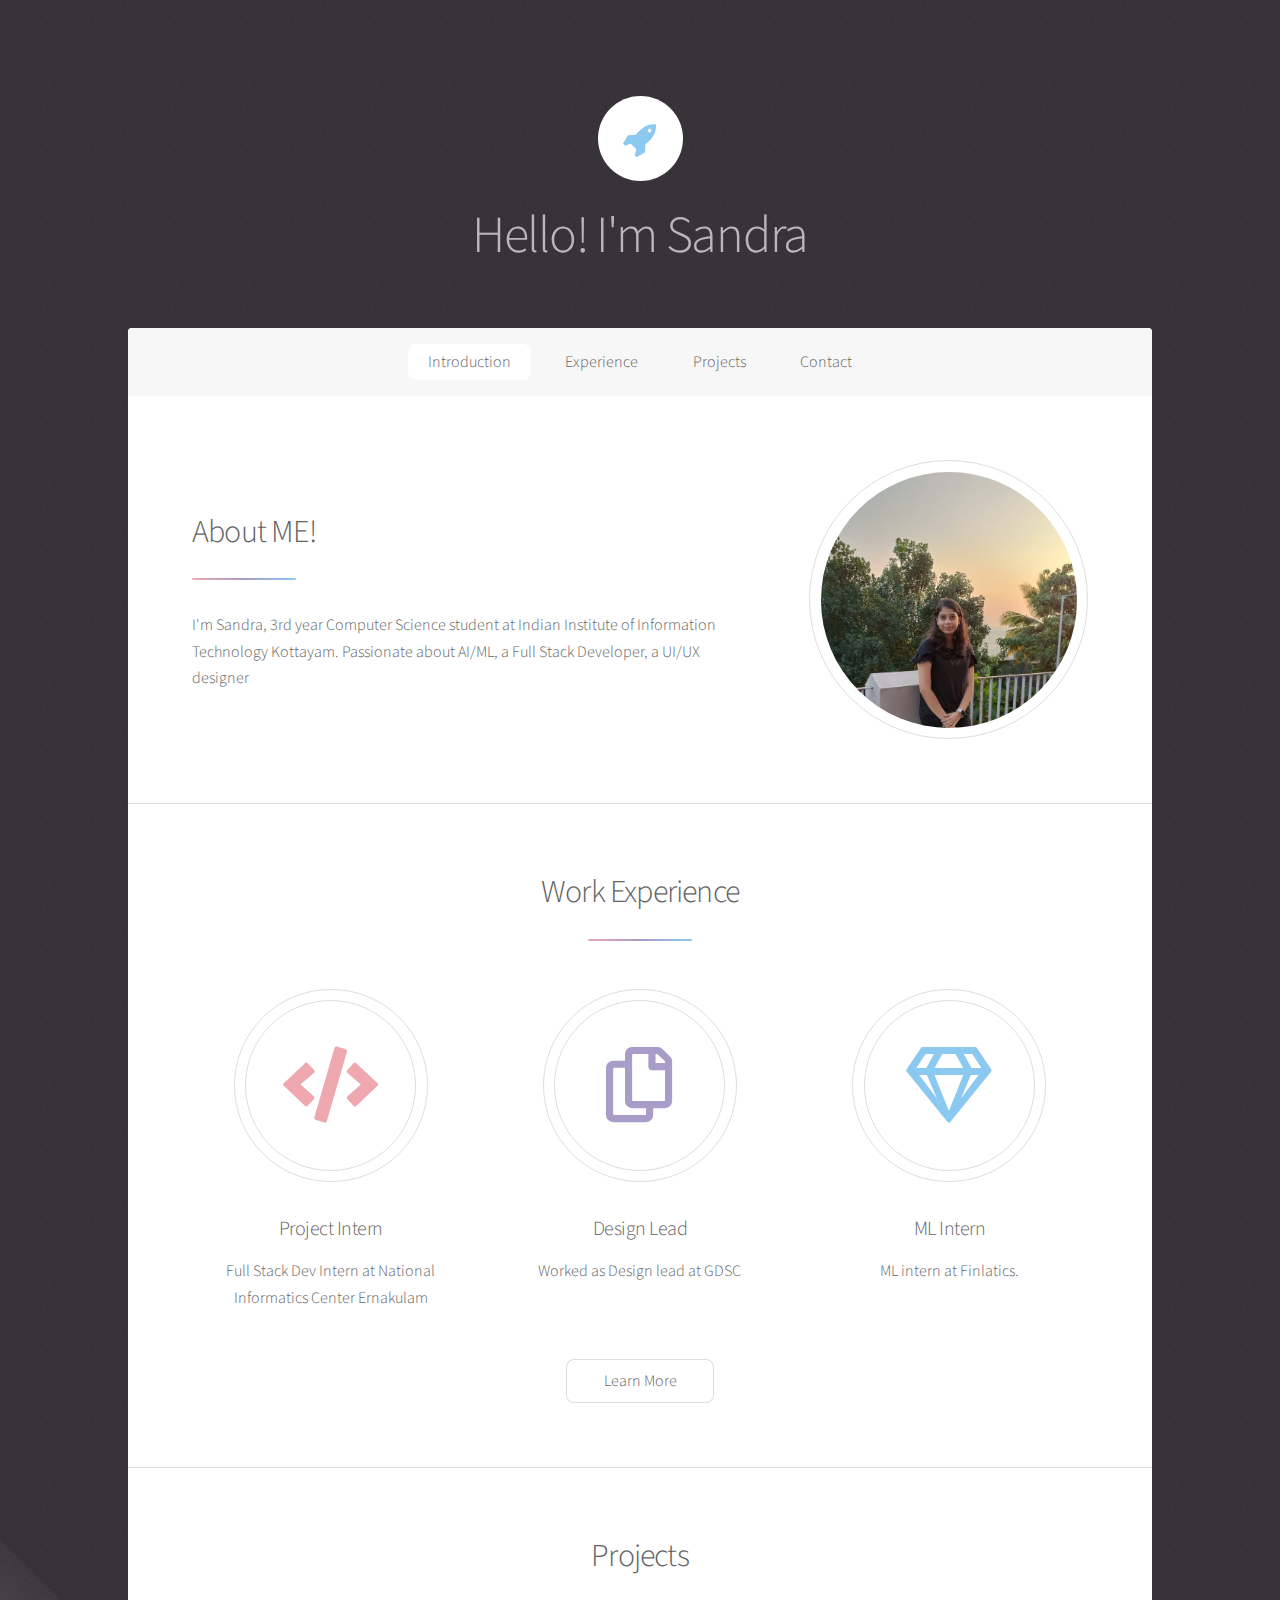
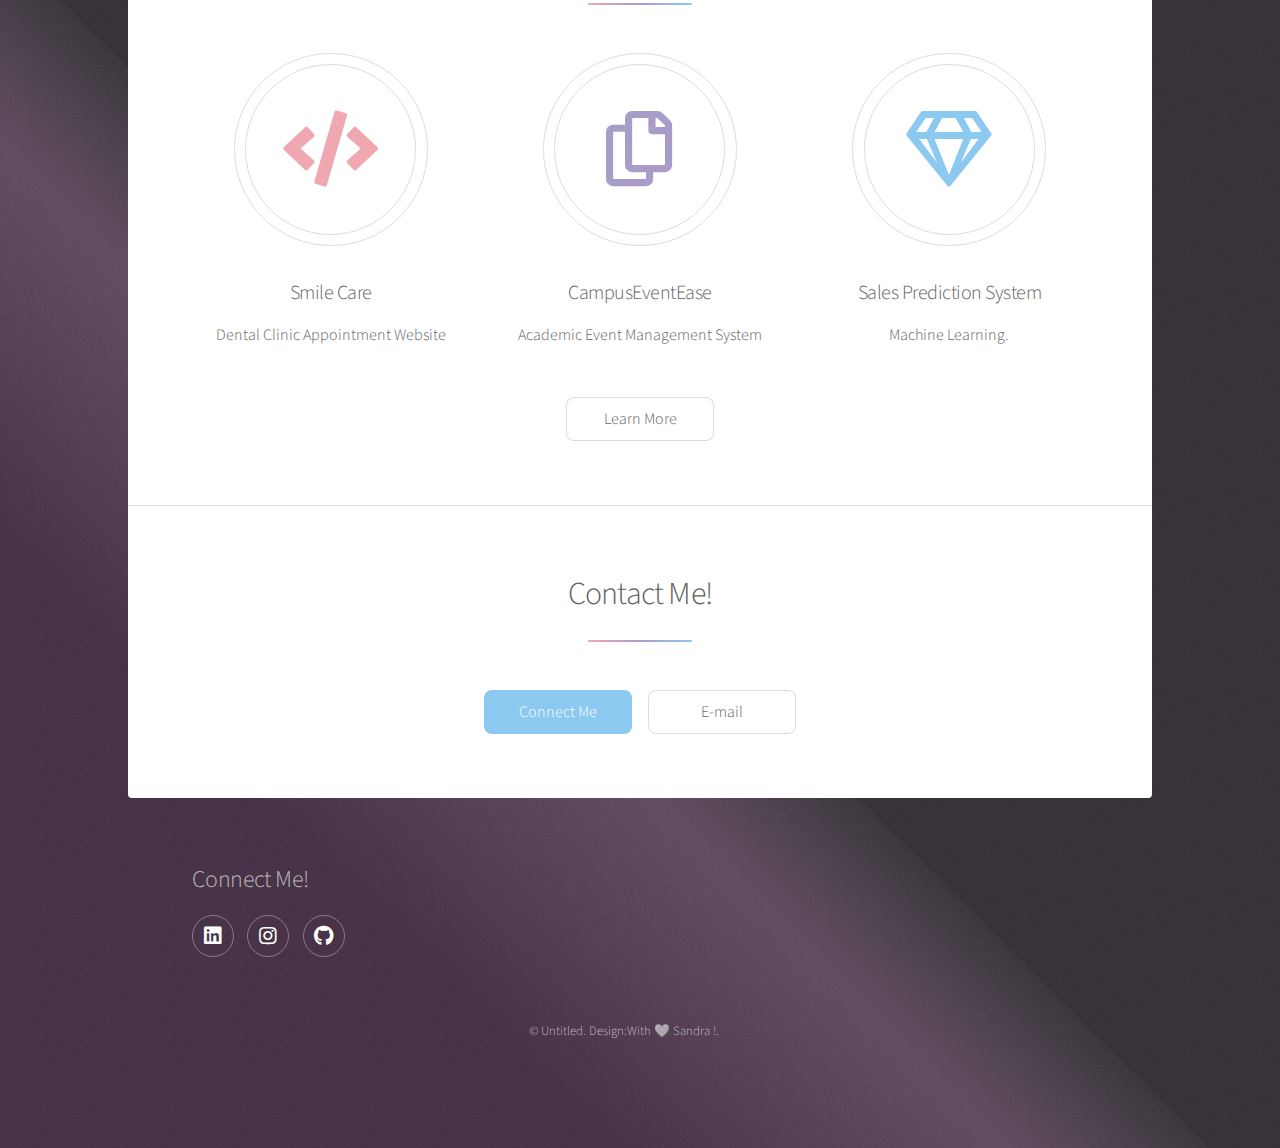
==== index.html @ 38854089 "added first" ====
<!DOCTYPE HTML>
<html>
	<head>
		<title>Personal Website</title>
		<meta charset="utf-8" />
		<meta name="viewport" content="width=device-width, initial-scale=1, user-scalable=no" />
		<link rel="stylesheet" href="assets/css/main.css" />
		<noscript><link rel="stylesheet" href="assets/css/noscript.css" /></noscript>
	</head>
	<body class="is-preload">

		<!-- Wrapper -->
			<div id="wrapper">

				<!-- Header -->
					<header id="header" class="alt">
						<span class="logo"><img src="images/logo.svg" alt="" /></span>
						<h1>Hello! I'm Sandra</h1>
						
					</header>

				<!-- Nav -->
					<nav id="nav">
						<ul>
							<li><a href="#About" class="active">Introduction</a></li>
							<li><a href="#Experience">Experience</a></li>
							<li><a href="#Projects">Projects</a></li>
							<li><a href="#Contact">Contact</a></li>
						</ul>
					</nav>

				<!-- Main -->
					<div id="main">

						<!-- Introduction -->
							<section id="About" class="main">
								<div class="spotlight">
									<div class="content">
										<header class="major">
											<h2>About ME!</h2>
										</header>
										<p>I'm Sandra, 3rd year Computer Science student at Indian Institute of 
											Information Technology Kottayam. Passionate about AI/ML, a Full Stack Developer, 
											a UI/UX designer </p>
										
									</div>
									<span class="image"><img src="images/pic01.jpg" alt="" /></span>
								</div>
							</section>

						<!-- First Section -->
							<section id="Experience" class="main special">
								<header class="major">
									<h2>Work Experience</h2>
								</header>
								<ul class="features">
									<li>
										<span class="icon solid major style1 fa-code"></span>

										<h3>Project Intern </h3>
										<p>Full Stack Dev Intern at National Informatics Center Ernakulam</p>
									</li>
									<li>
										<span class="icon major style3 fa-copy"></span>
										<h3>Design Lead</h3>
										<p>Worked as Design lead at GDSC</p>
									</li>
									<li>
										<span class="icon major style5 fa-gem"></span>
										<h3>ML Intern</h3>
										<p>ML intern at Finlatics.</p>
									</li>
								</ul>
								<footer class="major">
									<ul class="actions special">
										<li><a href="generic.html" class="button">Learn More</a></li>
									</ul>
								</footer>
							</section>

						<!-- Second Section -->
						<section id="Projects" class="main special">
							<header class="major">
								<h2>Projects</h2>
							</header>
							<ul class="features">
								<li>
									<span class="icon solid major style1 fa-code"></span>

									<h3>Smile Care </h3>
									<p>Dental Clinic Appointment Website</p>
								</li>
								<li>
									<span class="icon major style3 fa-copy"></span>
									<h3>CampusEventEase</h3>
									<p>Academic Event Management System</p>
								</li>
								<li>
									<span class="icon major style5 fa-gem"></span>
									<h3>Sales Prediction System</h3>
									<p>Machine Learning.</p>
								</li>
							</ul>
							<footer class="major">
								<ul class="actions special">
									<li><a href="proj.html" class="button">Learn More</a></li>
								</ul>
							</footer>
						</section>

							

						<!-- Get Started -->
							<section id="Contact" class="main special">
								<header class="major">
									<h2>Contact Me!</h2>
								
								</header>
								<footer class="major">
									<ul class="actions special">
										<li><a href="https://www.linkedin.com/in/sandra-sabu-02462924a/" class="button primary">Connect Me</a></li>
										<li><a href="mailto:sandrasabu.prl20@gmail.com" class="button">E-mail</a></li>
									</ul>
								</footer>
							</section>

					</div>

				<!-- Footer -->
					<footer id="footer">
						
						<section>
							<h2>Connect Me!</h2>
							
							<ul class="icons">
								<li><a href="https://www.linkedin.com/in/sandra-sabu-02462924a/" class="icon brands fa-linkedin alt"><span class="label">Linkedin</span></a></li>
								<li><a href="#" class="icon brands fa-instagram alt"><span class="label">Instagram</span></a></li>
								<li><a href="#" class="icon brands fa-github alt"><span class="label">GitHub</span></a></li>
								
							</ul>
						</section>
						<p class="copyright">&copy; Untitled. Design:With 🤍 Sandra !</a>.</p>
					</footer>

			</div>

		<!-- Scripts -->
			<script src="assets/js/jquery.min.js"></script>
			<script src="assets/js/jquery.scrollex.min.js"></script>
			<script src="assets/js/jquery.scrolly.min.js"></script>
			<script src="assets/js/browser.min.js"></script>
			<script src="assets/js/breakpoints.min.js"></script>
			<script src="assets/js/util.js"></script>
			<script src="assets/js/main.js"></script>

	</body>
</html>
---- assets/css/main.css ----
@import url(fontawesome-all.min.css);
@import 'https://fonts.googleapis.com/css?family=Source+Sans+Pro:300,400';


html, body, div, span, applet, object,
iframe, h1, h2, h3, h4, h5, h6, p, blockquote,
pre, a, abbr, acronym, address, big, cite,
code, del, dfn, em, img, ins, kbd, q, s, samp,
small, strike, strong, sub, sup, tt, var, b,
u, i, center, dl, dt, dd, ol, ul, li, fieldset,
form, label, legend, table, caption, tbody,
tfoot, thead, tr, th, td, article, aside,
canvas, details, embed, figure, figcaption,
footer, header, hgroup, menu, nav, output, ruby,
section, summary, time, mark, audio, video {
	margin: 0;
	padding: 0;
	border: 0;
	font-size: 100%;
	font: inherit;
	vertical-align: baseline;}

article, aside, details, figcaption, figure,
footer, header, hgroup, menu, nav, section {
	display: block;}

body {
	line-height: 1;
}

ol, ul {
	list-style: none;
}

blockquote, q {
	quotes: none;
}

	blockquote:before, blockquote:after, q:before, q:after {
		content: '';
		content: none;
	}

table {
	border-collapse: collapse;
	border-spacing: 0;
}

body {
	-webkit-text-size-adjust: none;
}

mark {
	background-color: transparent;
	color: inherit;
}

input::-moz-focus-inner {
	border: 0;
	padding: 0;
}

input, select, textarea {
	-moz-appearance: none;
	-webkit-appearance: none;
	-ms-appearance: none;
	appearance: none;
}

/* Basic */

	@-ms-viewport {
		width: device-width;
	}

	body {
		-ms-overflow-style: scrollbar;
	}

	@media screen and (max-width: 480px) {

		html, body {
			min-width: 320px;
		}

	}

	html {
		box-sizing: border-box;
	}

	*, *:before, *:after {
		box-sizing: inherit;
	}

	body {
		background-color: #605a5f;
		background-image: url("images/overlay.png"), -moz-linear-gradient(45deg, #452f43 15%, #624b5e 25%,#393539 30%,#352f34 30%);
		background-image: url("images/overlay.png"), -webkit-linear-gradient(45deg, #452f43 15%, #624b5e 25%,#393539 30%,#352f34 30%);
		background-image: url("images/overlay.png"), -ms-linear-gradient(45deg,#452f43 15%, #624b5e 25,#393539 30%,#352f34 30%);
		background-image: url("images/overlay.png"), linear-gradient(45deg, #452f43 15%, #624b5e 25%,#393539 30%,#352f34 30%);
	}

		body.is-preload *, body.is-preload *:before, body.is-preload *:after {
			-moz-animation: none !important;
			-webkit-animation: none !important;
			-ms-animation: none !important;
			animation: none !important;
			-moz-transition: none !important;
			-webkit-transition: none !important;
			-ms-transition: none !important;
			transition: none !important;
		}

/* Type */

	body {
		background-color: #935d8c;
		color: rgba(255, 255, 255, 0.65);
	}

	body, input, select, textarea {
		font-family: "Source Sans Pro", Helvetica, sans-serif;
		font-size: 17pt;
		font-weight: 300;
		line-height: 1.65;
	}

		@media screen and (max-width: 1680px) {

			body, input, select, textarea {
				font-size: 14pt;
			}

		}

		@media screen and (max-width: 1280px) {

			body, input, select, textarea {
				font-size: 12pt;
			}

		}

		@media screen and (max-width: 360px) {

			body, input, select, textarea {
				font-size: 11pt;
			}

		}

	a {
		-moz-transition: color 0.2s ease, border-bottom 0.2s ease;
		-webkit-transition: color 0.2s ease, border-bottom 0.2s ease;
		-ms-transition: color 0.2s ease, border-bottom 0.2s ease;
		transition: color 0.2s ease, border-bottom 0.2s ease;
		text-decoration: none;
		border-bottom: dotted 1px;
		color: inherit;
	}

		a:hover {
			border-bottom-color: transparent;
		}

	strong, b {
		font-weight: 400;
	}

	em, i {
		font-style: italic;
	}

	p {
		margin: 0 0 2em 0;
	}

		p.content {
			-moz-columns: 20em 2;
			-webkit-columns: 20em 2;
			-ms-columns: 20em 2;
			columns: 20em 2;
			-moz-column-gap: 2em;
			-webkit-column-gap: 2em;
			-ms-column-gap: 2em;
			column-gap: 2em;
			text-align: justify;
		}

	h1, h2, h3, h4, h5, h6 {
		font-weight: 300;
		line-height: 1.5;
		margin: 0 0 0.7em 0;
		letter-spacing: -0.025em;
	}

		h1 a, h2 a, h3 a, h4 a, h5 a, h6 a {
			color: inherit;
			text-decoration: none;
		}

	h1 {
		font-size: 2.5em;
		line-height: 1.2;
	}

	h2 {
		font-size: 1.5em;
	}

	h3 {
		font-size: 1.25em;
	}

	h4 {
		font-size: 1.1em;
	}

	h5 {
		font-size: 0.9em;
	}

	h6 {
		font-size: 0.7em;
	}

	@media screen and (max-width: 736px) {

		h1 {
			font-size: 2em;
		}

	}

	sub {
		font-size: 0.8em;
		position: relative;
		top: 0.5em;
	}

	sup {
		font-size: 0.8em;
		position: relative;
		top: -0.5em;
	}

	blockquote {
		border-left: solid 4px;
		font-style: italic;
		margin: 0 0 2em 0;
		padding: 0.5em 0 0.5em 2em;
	}

	code {
		border-radius: 8px;
		border: solid 1px;
		font-family: "Courier New", monospace;
		font-size: 0.9em;
		margin: 0 0.25em;
		padding: 0.25em 0.65em;
	}

	pre {
		-webkit-overflow-scrolling: touch;
		font-family: "Courier New", monospace;
		font-size: 0.9em;
		margin: 0 0 2em 0;
	}

		pre code {
			display: block;
			line-height: 1.75;
			padding: 1em 1.5em;
			overflow-x: auto;
		}

	hr {
		border: 0;
		border-bottom: solid 1px;
		margin: 2em 0;
	}

		hr.major {
			margin: 3em 0;
		}

	.align-left {
		text-align: left;
	}

	.align-center {
		text-align: center;
	}

	.align-right {
		text-align: right;
	}

	input, select, textarea {
		color: #ddd0d0;
	}

	a:hover {
		color: #ffffff;
	}

	strong, b {
		color: #ffffff;
	}
	h1 {
		color: (#c470c44a,#7d72c34a,#c6e47b4a,);
	}
	 h2, h3, h4, h5, h6 {
		color: (#fcfcfc);
	}

	blockquote {
		border-left-color: rgba(255, 255, 255, 0.35);
	}

	code {
		background: rgba(255, 255, 255, 0.075);
		border-color: rgba(255, 255, 255, 0.35);
	}

	hr {
		border-bottom-color: rgba(255, 255, 255, 0.35);
	}

/* Row */

	.row {
		display: flex;
		flex-wrap: wrap;
		box-sizing: border-box;
		align-items: stretch;
	}

		.row > * {
			box-sizing: border-box;
		}

		.row.gtr-uniform > * > :last-child {
			margin-bottom: 0;
		}

		.row.aln-left {
			justify-content: flex-start;
		}

		.row.aln-center {
			justify-content: center;
		}

		.row.aln-right {
			justify-content: flex-end;
		}

		.row.aln-top {
			align-items: flex-start;
		}

		.row.aln-middle {
			align-items: center;
		}

		.row.aln-bottom {
			align-items: flex-end;
		}

		.row > .imp {
			order: -1;
		}

		.row > .col-1 {
			width: 8.33333%;
		}

		.row > .off-1 {
			margin-left: 8.33333%;
		}

		.row > .col-2 {
			width: 16.66667%;
		}

		.row > .off-2 {
			margin-left: 16.66667%;
		}

		.row > .col-3 {
			width: 25%;
		}

		.row > .off-3 {
			margin-left: 25%;
		}

		.row > .col-4 {
			width: 33.33333%;
		}

		.row > .off-4 {
			margin-left: 33.33333%;
		}

		.row > .col-5 {
			width: 41.66667%;
		}

		.row > .off-5 {
			margin-left: 41.66667%;
		}

		.row > .col-6 {
			width: 50%;
		}

		.row > .off-6 {
			margin-left: 50%;
		}

		.row > .col-7 {
			width: 58.33333%;
		}

		.row > .off-7 {
			margin-left: 58.33333%;
		}

		.row > .col-8 {
			width: 66.66667%;
		}

		.row > .off-8 {
			margin-left: 66.66667%;
		}

		.row > .col-9 {
			width: 75%;
		}

		.row > .off-9 {
			margin-left: 75%;
		}

		.row > .col-10 {
			width: 83.33333%;
		}

		.row > .off-10 {
			margin-left: 83.33333%;
		}

		.row > .col-11 {
			width: 91.66667%;
		}

		.row > .off-11 {
			margin-left: 91.66667%;
		}

		.row > .col-12 {
			width: 100%;
		}

		.row > .off-12 {
			margin-left: 100%;
		}

		.row.gtr-0 {
			margin-top: 0;
			margin-left: 0em;
		}

			.row.gtr-0 > * {
				padding: 0 0 0 0em;
			}

			.row.gtr-0.gtr-uniform {
				margin-top: 0em;
			}

				.row.gtr-0.gtr-uniform > * {
					padding-top: 0em;
				}

		.row.gtr-25 {
			margin-top: 0;
			margin-left: -0.375em;
		}

			.row.gtr-25 > * {
				padding: 0 0 0 0.375em;
			}

			.row.gtr-25.gtr-uniform {
				margin-top: -0.375em;
			}

				.row.gtr-25.gtr-uniform > * {
					padding-top: 0.375em;
				}

		.row.gtr-50 {
			margin-top: 0;
			margin-left: -0.75em;
		}

			.row.gtr-50 > * {
				padding: 0 0 0 0.75em;
			}

			.row.gtr-50.gtr-uniform {
				margin-top: -0.75em;
			}

				.row.gtr-50.gtr-uniform > * {
					padding-top: 0.75em;
				}

		.row {
			margin-top: 0;
			margin-left: -1.5em;
		}

			.row > * {
				padding: 0 0 0 1.5em;
			}

			.row.gtr-uniform {
				margin-top: -1.5em;
			}

				.row.gtr-uniform > * {
					padding-top: 1.5em;
				}

		.row.gtr-150 {
			margin-top: 0;
			margin-left: -2.25em;
		}

			.row.gtr-150 > * {
				padding: 0 0 0 2.25em;
			}

			.row.gtr-150.gtr-uniform {
				margin-top: -2.25em;
			}

				.row.gtr-150.gtr-uniform > * {
					padding-top: 2.25em;
				}

		.row.gtr-200 {
			margin-top: 0;
			margin-left: -3em;
		}

			.row.gtr-200 > * {
				padding: 0 0 0 3em;
			}

			.row.gtr-200.gtr-uniform {
				margin-top: -3em;
			}

				.row.gtr-200.gtr-uniform > * {
					padding-top: 3em;
				}

		@media screen and (max-width: 1680px) {

			.row {
				display: flex;
				flex-wrap: wrap;
				box-sizing: border-box;
				align-items: stretch;
			}

				.row > * {
					box-sizing: border-box;
				}

				.row.gtr-uniform > * > :last-child {
					margin-bottom: 0;
				}

				.row.aln-left {
					justify-content: flex-start;
				}

				.row.aln-center {
					justify-content: center;
				}

				.row.aln-right {
					justify-content: flex-end;
				}

				.row.aln-top {
					align-items: flex-start;
				}

				.row.aln-middle {
					align-items: center;
				}

				.row.aln-bottom {
					align-items: flex-end;
				}

				.row > .imp-xlarge {
					order: -1;
				}

				.row > .col-1-xlarge {
					width: 8.33333%;
				}

				.row > .off-1-xlarge {
					margin-left: 8.33333%;
				}

				.row > .col-2-xlarge {
					width: 16.66667%;
				}

				.row > .off-2-xlarge {
					margin-left: 16.66667%;
				}

				.row > .col-3-xlarge {
					width: 25%;
				}

				.row > .off-3-xlarge {
					margin-left: 25%;
				}

				.row > .col-4-xlarge {
					width: 33.33333%;
				}

				.row > .off-4-xlarge {
					margin-left: 33.33333%;
				}

				.row > .col-5-xlarge {
					width: 41.66667%;
				}

				.row > .off-5-xlarge {
					margin-left: 41.66667%;
				}

				.row > .col-6-xlarge {
					width: 50%;
				}

				.row > .off-6-xlarge {
					margin-left: 50%;
				}

				.row > .col-7-xlarge {
					width: 58.33333%;
				}

				.row > .off-7-xlarge {
					margin-left: 58.33333%;
				}

				.row > .col-8-xlarge {
					width: 66.66667%;
				}

				.row > .off-8-xlarge {
					margin-left: 66.66667%;
				}

				.row > .col-9-xlarge {
					width: 75%;
				}

				.row > .off-9-xlarge {
					margin-left: 75%;
				}

				.row > .col-10-xlarge {
					width: 83.33333%;
				}

				.row > .off-10-xlarge {
					margin-left: 83.33333%;
				}

				.row > .col-11-xlarge {
					width: 91.66667%;
				}

				.row > .off-11-xlarge {
					margin-left: 91.66667%;
				}

				.row > .col-12-xlarge {
					width: 100%;
				}

				.row > .off-12-xlarge {
					margin-left: 100%;
				}

				.row.gtr-0 {
					margin-top: 0;
					margin-left: 0em;
				}

					.row.gtr-0 > * {
						padding: 0 0 0 0em;
					}

					.row.gtr-0.gtr-uniform {
						margin-top: 0em;
					}

						.row.gtr-0.gtr-uniform > * {
							padding-top: 0em;
						}

				.row.gtr-25 {
					margin-top: 0;
					margin-left: -0.375em;
				}

					.row.gtr-25 > * {
						padding: 0 0 0 0.375em;
					}

					.row.gtr-25.gtr-uniform {
						margin-top: -0.375em;
					}

						.row.gtr-25.gtr-uniform > * {
							padding-top: 0.375em;
						}

				.row.gtr-50 {
					margin-top: 0;
					margin-left: -0.75em;
				}

					.row.gtr-50 > * {
						padding: 0 0 0 0.75em;
					}

					.row.gtr-50.gtr-uniform {
						margin-top: -0.75em;
					}

						.row.gtr-50.gtr-uniform > * {
							padding-top: 0.75em;
						}

				.row {
					margin-top: 0;
					margin-left: -1.5em;
				}

					.row > * {
						padding: 0 0 0 1.5em;
					}

					.row.gtr-uniform {
						margin-top: -1.5em;
					}

						.row.gtr-uniform > * {
							padding-top: 1.5em;
						}

				.row.gtr-150 {
					margin-top: 0;
					margin-left: -2.25em;
				}

					.row.gtr-150 > * {
						padding: 0 0 0 2.25em;
					}

					.row.gtr-150.gtr-uniform {
						margin-top: -2.25em;
					}

						.row.gtr-150.gtr-uniform > * {
							padding-top: 2.25em;
						}

				.row.gtr-200 {
					margin-top: 0;
					margin-left: -3em;
				}

					.row.gtr-200 > * {
						padding: 0 0 0 3em;
					}

					.row.gtr-200.gtr-uniform {
						margin-top: -3em;
					}

						.row.gtr-200.gtr-uniform > * {
							padding-top: 3em;
						}

		}

		@media screen and (max-width: 1280px) {

			.row {
				display: flex;
				flex-wrap: wrap;
				box-sizing: border-box;
				align-items: stretch;
			}

				.row > * {
					box-sizing: border-box;
				}

				.row.gtr-uniform > * > :last-child {
					margin-bottom: 0;
				}

				.row.aln-left {
					justify-content: flex-start;
				}

				.row.aln-center {
					justify-content: center;
				}

				.row.aln-right {
					justify-content: flex-end;
				}

				.row.aln-top {
					align-items: flex-start;
				}

				.row.aln-middle {
					align-items: center;
				}

				.row.aln-bottom {
					align-items: flex-end;
				}

				.row > .imp-large {
					order: -1;
				}

				.row > .col-1-large {
					width: 8.33333%;
				}

				.row > .off-1-large {
					margin-left: 8.33333%;
				}

				.row > .col-2-large {
					width: 16.66667%;
				}

				.row > .off-2-large {
					margin-left: 16.66667%;
				}

				.row > .col-3-large {
					width: 25%;
				}

				.row > .off-3-large {
					margin-left: 25%;
				}

				.row > .col-4-large {
					width: 33.33333%;
				}

				.row > .off-4-large {
					margin-left: 33.33333%;
				}

				.row > .col-5-large {
					width: 41.66667%;
				}

				.row > .off-5-large {
					margin-left: 41.66667%;
				}

				.row > .col-6-large {
					width: 50%;
				}

				.row > .off-6-large {
					margin-left: 50%;
				}

				.row > .col-7-large {
					width: 58.33333%;
				}

				.row > .off-7-large {
					margin-left: 58.33333%;
				}

				.row > .col-8-large {
					width: 66.66667%;
				}

				.row > .off-8-large {
					margin-left: 66.66667%;
				}

				.row > .col-9-large {
					width: 75%;
				}

				.row > .off-9-large {
					margin-left: 75%;
				}

				.row > .col-10-large {
					width: 83.33333%;
				}

				.row > .off-10-large {
					margin-left: 83.33333%;
				}

				.row > .col-11-large {
					width: 91.66667%;
				}

				.row > .off-11-large {
					margin-left: 91.66667%;
				}

				.row > .col-12-large {
					width: 100%;
				}

				.row > .off-12-large {
					margin-left: 100%;
				}

				.row.gtr-0 {
					margin-top: 0;
					margin-left: 0em;
				}

					.row.gtr-0 > * {
						padding: 0 0 0 0em;
					}

					.row.gtr-0.gtr-uniform {
						margin-top: 0em;
					}

						.row.gtr-0.gtr-uniform > * {
							padding-top: 0em;
						}

				.row.gtr-25 {
					margin-top: 0;
					margin-left: -0.375em;
				}

					.row.gtr-25 > * {
						padding: 0 0 0 0.375em;
					}

					.row.gtr-25.gtr-uniform {
						margin-top: -0.375em;
					}

						.row.gtr-25.gtr-uniform > * {
							padding-top: 0.375em;
						}

				.row.gtr-50 {
					margin-top: 0;
					margin-left: -0.75em;
				}

					.row.gtr-50 > * {
						padding: 0 0 0 0.75em;
					}

					.row.gtr-50.gtr-uniform {
						margin-top: -0.75em;
					}

						.row.gtr-50.gtr-uniform > * {
							padding-top: 0.75em;
						}

				.row {
					margin-top: 0;
					margin-left: -1.5em;
				}

					.row > * {
						padding: 0 0 0 1.5em;
					}

					.row.gtr-uniform {
						margin-top: -1.5em;
					}

						.row.gtr-uniform > * {
							padding-top: 1.5em;
						}

				.row.gtr-150 {
					margin-top: 0;
					margin-left: -2.25em;
				}

					.row.gtr-150 > * {
						padding: 0 0 0 2.25em;
					}

					.row.gtr-150.gtr-uniform {
						margin-top: -2.25em;
					}

						.row.gtr-150.gtr-uniform > * {
							padding-top: 2.25em;
						}

				.row.gtr-200 {
					margin-top: 0;
					margin-left: -3em;
				}

					.row.gtr-200 > * {
						padding: 0 0 0 3em;
					}

					.row.gtr-200.gtr-uniform {
						margin-top: -3em;
					}

						.row.gtr-200.gtr-uniform > * {
							padding-top: 3em;
						}

		}

		@media screen and (max-width: 980px) {

			.row {
				display: flex;
				flex-wrap: wrap;
				box-sizing: border-box;
				align-items: stretch;
			}

				.row > * {
					box-sizing: border-box;
				}

				.row.gtr-uniform > * > :last-child {
					margin-bottom: 0;
				}

				.row.aln-left {
					justify-content: flex-start;
				}

				.row.aln-center {
					justify-content: center;
				}

				.row.aln-right {
					justify-content: flex-end;
				}

				.row.aln-top {
					align-items: flex-start;
				}

				.row.aln-middle {
					align-items: center;
				}

				.row.aln-bottom {
					align-items: flex-end;
				}

				.row > .imp-medium {
					order: -1;
				}

				.row > .col-1-medium {
					width: 8.33333%;
				}

				.row > .off-1-medium {
					margin-left: 8.33333%;
				}

				.row > .col-2-medium {
					width: 16.66667%;
				}

				.row > .off-2-medium {
					margin-left: 16.66667%;
				}

				.row > .col-3-medium {
					width: 25%;
				}

				.row > .off-3-medium {
					margin-left: 25%;
				}

				.row > .col-4-medium {
					width: 33.33333%;
				}

				.row > .off-4-medium {
					margin-left: 33.33333%;
				}

				.row > .col-5-medium {
					width: 41.66667%;
				}

				.row > .off-5-medium {
					margin-left: 41.66667%;
				}

				.row > .col-6-medium {
					width: 50%;
				}

				.row > .off-6-medium {
					margin-left: 50%;
				}

				.row > .col-7-medium {
					width: 58.33333%;
				}

				.row > .off-7-medium {
					margin-left: 58.33333%;
				}

				.row > .col-8-medium {
					width: 66.66667%;
				}

				.row > .off-8-medium {
					margin-left: 66.66667%;
				}

				.row > .col-9-medium {
					width: 75%;
				}

				.row > .off-9-medium {
					margin-left: 75%;
				}

				.row > .col-10-medium {
					width: 83.33333%;
				}

				.row > .off-10-medium {
					margin-left: 83.33333%;
				}

				.row > .col-11-medium {
					width: 91.66667%;
				}

				.row > .off-11-medium {
					margin-left: 91.66667%;
				}

				.row > .col-12-medium {
					width: 100%;
				}

				.row > .off-12-medium {
					margin-left: 100%;
				}

				.row.gtr-0 {
					margin-top: 0;
					margin-left: 0em;
				}

					.row.gtr-0 > * {
						padding: 0 0 0 0em;
					}

					.row.gtr-0.gtr-uniform {
						margin-top: 0em;
					}

						.row.gtr-0.gtr-uniform > * {
							padding-top: 0em;
						}

				.row.gtr-25 {
					margin-top: 0;
					margin-left: -0.375em;
				}

					.row.gtr-25 > * {
						padding: 0 0 0 0.375em;
					}

					.row.gtr-25.gtr-uniform {
						margin-top: -0.375em;
					}

						.row.gtr-25.gtr-uniform > * {
							padding-top: 0.375em;
						}

				.row.gtr-50 {
					margin-top: 0;
					margin-left: -0.75em;
				}

					.row.gtr-50 > * {
						padding: 0 0 0 0.75em;
					}

					.row.gtr-50.gtr-uniform {
						margin-top: -0.75em;
					}

						.row.gtr-50.gtr-uniform > * {
							padding-top: 0.75em;
						}

				.row {
					margin-top: 0;
					margin-left: -1.5em;
				}

					.row > * {
						padding: 0 0 0 1.5em;
					}

					.row.gtr-uniform {
						margin-top: -1.5em;
					}

						.row.gtr-uniform > * {
							padding-top: 1.5em;
						}

				.row.gtr-150 {
					margin-top: 0;
					margin-left: -2.25em;
				}

					.row.gtr-150 > * {
						padding: 0 0 0 2.25em;
					}

					.row.gtr-150.gtr-uniform {
						margin-top: -2.25em;
					}

						.row.gtr-150.gtr-uniform > * {
							padding-top: 2.25em;
						}

				.row.gtr-200 {
					margin-top: 0;
					margin-left: -3em;
				}

					.row.gtr-200 > * {
						padding: 0 0 0 3em;
					}

					.row.gtr-200.gtr-uniform {
						margin-top: -3em;
					}

						.row.gtr-200.gtr-uniform > * {
							padding-top: 3em;
						}

		}

		@media screen and (max-width: 736px) {

			.row {
				display: flex;
				flex-wrap: wrap;
				box-sizing: border-box;
				align-items: stretch;
			}

				.row > * {
					box-sizing: border-box;
				}

				.row.gtr-uniform > * > :last-child {
					margin-bottom: 0;
				}

				.row.aln-left {
					justify-content: flex-start;
				}

				.row.aln-center {
					justify-content: center;
				}

				.row.aln-right {
					justify-content: flex-end;
				}

				.row.aln-top {
					align-items: flex-start;
				}

				.row.aln-middle {
					align-items: center;
				}

				.row.aln-bottom {
					align-items: flex-end;
				}

				.row > .imp-small {
					order: -1;
				}

				.row > .col-1-small {
					width: 8.33333%;
				}

				.row > .off-1-small {
					margin-left: 8.33333%;
				}

				.row > .col-2-small {
					width: 16.66667%;
				}

				.row > .off-2-small {
					margin-left: 16.66667%;
				}

				.row > .col-3-small {
					width: 25%;
				}

				.row > .off-3-small {
					margin-left: 25%;
				}

				.row > .col-4-small {
					width: 33.33333%;
				}

				.row > .off-4-small {
					margin-left: 33.33333%;
				}

				.row > .col-5-small {
					width: 41.66667%;
				}

				.row > .off-5-small {
					margin-left: 41.66667%;
				}

				.row > .col-6-small {
					width: 50%;
				}

				.row > .off-6-small {
					margin-left: 50%;
				}

				.row > .col-7-small {
					width: 58.33333%;
				}

				.row > .off-7-small {
					margin-left: 58.33333%;
				}

				.row > .col-8-small {
					width: 66.66667%;
				}

				.row > .off-8-small {
					margin-left: 66.66667%;
				}

				.row > .col-9-small {
					width: 75%;
				}

				.row > .off-9-small {
					margin-left: 75%;
				}

				.row > .col-10-small {
					width: 83.33333%;
				}

				.row > .off-10-small {
					margin-left: 83.33333%;
				}

				.row > .col-11-small {
					width: 91.66667%;
				}

				.row > .off-11-small {
					margin-left: 91.66667%;
				}

				.row > .col-12-small {
					width: 100%;
				}

				.row > .off-12-small {
					margin-left: 100%;
				}

				.row.gtr-0 {
					margin-top: 0;
					margin-left: 0em;
				}

					.row.gtr-0 > * {
						padding: 0 0 0 0em;
					}

					.row.gtr-0.gtr-uniform {
						margin-top: 0em;
					}

						.row.gtr-0.gtr-uniform > * {
							padding-top: 0em;
						}

				.row.gtr-25 {
					margin-top: 0;
					margin-left: -0.25em;
				}

					.row.gtr-25 > * {
						padding: 0 0 0 0.25em;
					}

					.row.gtr-25.gtr-uniform {
						margin-top: -0.25em;
					}

						.row.gtr-25.gtr-uniform > * {
							padding-top: 0.25em;
						}

				.row.gtr-50 {
					margin-top: 0;
					margin-left: -0.5em;
				}

					.row.gtr-50 > * {
						padding: 0 0 0 0.5em;
					}

					.row.gtr-50.gtr-uniform {
						margin-top: -0.5em;
					}

						.row.gtr-50.gtr-uniform > * {
							padding-top: 0.5em;
						}

				.row {
					margin-top: 0;
					margin-left: -1em;
				}

					.row > * {
						padding: 0 0 0 1em;
					}

					.row.gtr-uniform {
						margin-top: -1em;
					}

						.row.gtr-uniform > * {
							padding-top: 1em;
						}

				.row.gtr-150 {
					margin-top: 0;
					margin-left: -1.5em;
				}

					.row.gtr-150 > * {
						padding: 0 0 0 1.5em;
					}

					.row.gtr-150.gtr-uniform {
						margin-top: -1.5em;
					}

						.row.gtr-150.gtr-uniform > * {
							padding-top: 1.5em;
						}

				.row.gtr-200 {
					margin-top: 0;
					margin-left: -2em;
				}

					.row.gtr-200 > * {
						padding: 0 0 0 2em;
					}

					.row.gtr-200.gtr-uniform {
						margin-top: -2em;
					}

						.row.gtr-200.gtr-uniform > * {
							padding-top: 2em;
						}

		}

		@media screen and (max-width: 480px) {

			.row {
				display: flex;
				flex-wrap: wrap;
				box-sizing: border-box;
				align-items: stretch;
			}

				.row > * {
					box-sizing: border-box;
				}

				.row.gtr-uniform > * > :last-child {
					margin-bottom: 0;
				}

				.row.aln-left {
					justify-content: flex-start;
				}

				.row.aln-center {
					justify-content: center;
				}

				.row.aln-right {
					justify-content: flex-end;
				}

				.row.aln-top {
					align-items: flex-start;
				}

				.row.aln-middle {
					align-items: center;
				}

				.row.aln-bottom {
					align-items: flex-end;
				}

				.row > .imp-xsmall {
					order: -1;
				}

				.row > .col-1-xsmall {
					width: 8.33333%;
				}

				.row > .off-1-xsmall {
					margin-left: 8.33333%;
				}

				.row > .col-2-xsmall {
					width: 16.66667%;
				}

				.row > .off-2-xsmall {
					margin-left: 16.66667%;
				}

				.row > .col-3-xsmall {
					width: 25%;
				}

				.row > .off-3-xsmall {
					margin-left: 25%;
				}

				.row > .col-4-xsmall {
					width: 33.33333%;
				}

				.row > .off-4-xsmall {
					margin-left: 33.33333%;
				}

				.row > .col-5-xsmall {
					width: 41.66667%;
				}

				.row > .off-5-xsmall {
					margin-left: 41.66667%;
				}

				.row > .col-6-xsmall {
					width: 50%;
				}

				.row > .off-6-xsmall {
					margin-left: 50%;
				}

				.row > .col-7-xsmall {
					width: 58.33333%;
				}

				.row > .off-7-xsmall {
					margin-left: 58.33333%;
				}

				.row > .col-8-xsmall {
					width: 66.66667%;
				}

				.row > .off-8-xsmall {
					margin-left: 66.66667%;
				}

				.row > .col-9-xsmall {
					width: 75%;
				}

				.row > .off-9-xsmall {
					margin-left: 75%;
				}

				.row > .col-10-xsmall {
					width: 83.33333%;
				}

				.row > .off-10-xsmall {
					margin-left: 83.33333%;
				}

				.row > .col-11-xsmall {
					width: 91.66667%;
				}

				.row > .off-11-xsmall {
					margin-left: 91.66667%;
				}

				.row > .col-12-xsmall {
					width: 100%;
				}

				.row > .off-12-xsmall {
					margin-left: 100%;
				}

				.row.gtr-0 {
					margin-top: 0;
					margin-left: 0em;
				}

					.row.gtr-0 > * {
						padding: 0 0 0 0em;
					}

					.row.gtr-0.gtr-uniform {
						margin-top: 0em;
					}

						.row.gtr-0.gtr-uniform > * {
							padding-top: 0em;
						}

				.row.gtr-25 {
					margin-top: 0;
					margin-left: -0.3125em;
				}

					.row.gtr-25 > * {
						padding: 0 0 0 0.3125em;
					}

					.row.gtr-25.gtr-uniform {
						margin-top: -0.3125em;
					}

						.row.gtr-25.gtr-uniform > * {
							padding-top: 0.3125em;
						}

				.row.gtr-50 {
					margin-top: 0;
					margin-left: -0.625em;
				}

					.row.gtr-50 > * {
						padding: 0 0 0 0.625em;
					}

					.row.gtr-50.gtr-uniform {
						margin-top: -0.625em;
					}

						.row.gtr-50.gtr-uniform > * {
							padding-top: 0.625em;
						}

				.row {
					margin-top: 0;
					margin-left: -1.25em;
				}

					.row > * {
						padding: 0 0 0 1.25em;
					}

					.row.gtr-uniform {
						margin-top: -1.25em;
					}

						.row.gtr-uniform > * {
							padding-top: 1.25em;
						}

				.row.gtr-150 {
					margin-top: 0;
					margin-left: -1.875em;
				}

					.row.gtr-150 > * {
						padding: 0 0 0 1.875em;
					}

					.row.gtr-150.gtr-uniform {
						margin-top: -1.875em;
					}

						.row.gtr-150.gtr-uniform > * {
							padding-top: 1.875em;
						}

				.row.gtr-200 {
					margin-top: 0;
					margin-left: -2.5em;
				}

					.row.gtr-200 > * {
						padding: 0 0 0 2.5em;
					}

					.row.gtr-200.gtr-uniform {
						margin-top: -2.5em;
					}

						.row.gtr-200.gtr-uniform > * {
							padding-top: 2.5em;
						}

		}

/* Box */

	.box {
		border-radius: 8px;
		border: solid;
		margin-bottom: 2em;
		padding: 1.5em;
	}

		.box > :last-child,
		.box > :last-child > :last-child,
		.box > :last-child > :last-child > :last-child {
			margin-bottom: 0;
		}

		.box.alt {
			border: 0;
			border-radius: 0;
			padding: 0;
		}

	.box {
		border-color: rgba(255, 255, 255, 0.35);
	}

/* Button */

	input[type="submit"],
	input[type="reset"],
	input[type="button"],
	button,
	.button {
		-moz-appearance: none;
		-webkit-appearance: none;
		-ms-appearance: none;
		appearance: none;
		-moz-transition: background-color 0.2s ease-in-out, color 0.2s ease-in-out;
		-webkit-transition: background-color 0.2s ease-in-out, color 0.2s ease-in-out;
		-ms-transition: background-color 0.2s ease-in-out, color 0.2s ease-in-out;
		transition: background-color 0.2s ease-in-out, color 0.2s ease-in-out;
		border-radius: 8px;
		border: 0;
		cursor: pointer;
		display: inline-block;
		font-weight: 300;
		height: 2.75em;
		line-height: 2.75em;
		min-width: 9.25em;
		padding: 0 1.5em;
		text-align: center;
		text-decoration: none;
		white-space: nowrap;
	}

		input[type="submit"].icon,
		input[type="reset"].icon,
		input[type="button"].icon,
		button.icon,
		.button.icon {
			padding-left: 1.35em;
		}

			input[type="submit"].icon:before,
			input[type="reset"].icon:before,
			input[type="button"].icon:before,
			button.icon:before,
			.button.icon:before {
				margin-right: 0.5em;
			}

		input[type="submit"].fit,
		input[type="reset"].fit,
		input[type="button"].fit,
		button.fit,
		.button.fit {
			width: 100%;
		}

		input[type="submit"].small,
		input[type="reset"].small,
		input[type="button"].small,
		button.small,
		.button.small {
			font-size: 0.8em;
		}

		input[type="submit"].large,
		input[type="reset"].large,
		input[type="button"].large,
		button.large,
		.button.large {
			font-size: 1.35em;
		}

		input[type="submit"].disabled, input[type="submit"]:disabled,
		input[type="reset"].disabled,
		input[type="reset"]:disabled,
		input[type="button"].disabled,
		input[type="button"]:disabled,
		button.disabled,
		button:disabled,
		.button.disabled,
		.button:disabled {
			pointer-events: none;
			opacity: 0.25;
		}

		@media screen and (max-width: 736px) {

			input[type="submit"],
			input[type="reset"],
			input[type="button"],
			button,
			.button {
				min-width: 0;
			}

		}

	input[type="submit"],
	input[type="reset"],
	input[type="button"],
	button,
	.button {
		background-color: transparent;
		box-shadow: inset 0 0 0 1px rgba(255, 255, 255, 0.35);
		color: #ffffff !important;
	}

		input[type="submit"]:hover,
		input[type="reset"]:hover,
		input[type="button"]:hover,
		button:hover,
		.button:hover {
			background-color: rgba(255, 255, 255, 0.075);
		}

		input[type="submit"]:active,
		input[type="reset"]:active,
		input[type="button"]:active,
		button:active,
		.button:active {
			background-color: rgba(255, 255, 255, 0.2);
		}

		input[type="submit"].icon:before,
		input[type="reset"].icon:before,
		input[type="button"].icon:before,
		button.icon:before,
		.button.icon:before {
			color: rgba(255, 255, 255, 0.5);
		}

		input[type="submit"].primary,
		input[type="reset"].primary,
		input[type="button"].primary,
		button.primary,
		.button.primary {
			background-color: #8cc9f0;
			color: #ffffff !important;
			box-shadow: none;
		}

			input[type="submit"].primary:hover,
			input[type="reset"].primary:hover,
			input[type="button"].primary:hover,
			button.primary:hover,
			.button.primary:hover {
				background-color: #9acff2;
			}

			input[type="submit"].primary:active,
			input[type="reset"].primary:active,
			input[type="button"].primary:active,
			button.primary:active,
			.button.primary:active {
				background-color: #7ec3ee;
			}

			input[type="submit"].primary.icon:before,
			input[type="reset"].primary.icon:before,
			input[type="button"].primary.icon:before,
			button.primary.icon:before,
			.button.primary.icon:before {
				color: #ffffff !important;
			}

/* Form */

	form {
		margin: 0 0 2em 0;
	}

	label {
		display: block;
		font-size: 0.9em;
		font-weight: 400;
		margin: 0 0 1em 0;
	}

	input[type="text"],
	input[type="password"],
	input[type="email"],
	select,
	textarea {
		-moz-appearance: none;
		-webkit-appearance: none;
		-ms-appearance: none;
		appearance: none;
		border-radius: 8px;
		border: solid 1px;
		color: inherit;
		display: block;
		outline: 0;
		padding: 0 1em;
		text-decoration: none;
		width: 100%;
	}

		input[type="text"]:invalid,
		input[type="password"]:invalid,
		input[type="email"]:invalid,
		select:invalid,
		textarea:invalid {
			box-shadow: none;
		}

	select {
		background-size: 1.25rem;
		background-repeat: no-repeat;
		background-position: calc(100% - 1rem) center;
		height: 2.75em;
		padding-right: 2.75em;
		text-overflow: ellipsis;
	}

		select:focus::-ms-value {
			background-color: transparent;
		}

		select::-ms-expand {
			display: none;
		}

	input[type="text"],
	input[type="password"],
	input[type="email"],
	select {
		height: 2.75em;
	}

	textarea {
		padding: 0.75em 1em;
	}

	input[type="checkbox"],
	input[type="radio"] {
		-moz-appearance: none;
		-webkit-appearance: none;
		-ms-appearance: none;
		appearance: none;
		display: block;
		float: left;
		margin-right: -2em;
		opacity: 0;
		width: 1em;
		z-index: -1;
	}

		input[type="checkbox"] + label,
		input[type="radio"] + label {
			text-decoration: none;
			cursor: pointer;
			display: inline-block;
			font-size: 1em;
			font-weight: 300;
			padding-left: 2.4em;
			padding-right: 0.75em;
			position: relative;
		}

			input[type="checkbox"] + label:before,
			input[type="radio"] + label:before {
				-moz-osx-font-smoothing: grayscale;
				-webkit-font-smoothing: antialiased;
				display: inline-block;
				font-style: normal;
				font-variant: normal;
				text-rendering: auto;
				line-height: 1;
				text-transform: none !important;
				font-family: 'Font Awesome 5 Free';
				font-weight: 900;
			}

			input[type="checkbox"] + label:before,
			input[type="radio"] + label:before {
				border-radius: 8px;
				border: solid 1px;
				content: '';
				display: inline-block;
				font-size: 0.8em;
				height: 2.0625em;
				left: 0;
				line-height: 2.0625em;
				position: absolute;
				text-align: center;
				top: 0;
				width: 2.0625em;
			}

		input[type="checkbox"]:checked + label:before,
		input[type="radio"]:checked + label:before {
			content: '\f00c';
		}

	input[type="checkbox"] + label:before {
		border-radius: 8px;
	}

	input[type="radio"] + label:before {
		border-radius: 100%;
	}

	::-webkit-input-placeholder {
		opacity: 1.0;
	}

	:-moz-placeholder {
		opacity: 1.0;
	}

	::-moz-placeholder {
		opacity: 1.0;
	}

	:-ms-input-placeholder {
		opacity: 1.0;
	}

	label {
		color: #ffffff;
	}

	input[type="text"],
	input[type="password"],
	input[type="email"],
	select,
	textarea {
		background-color: rgba(255, 255, 255, 0.075);
		border-color: rgba(255, 255, 255, 0.35);
	}

		input[type="text"]:focus,
		input[type="password"]:focus,
		input[type="email"]:focus,
		select:focus,
		textarea:focus {
			border-color: #8cc9f0;
			box-shadow: 0 0 0 1px #8cc9f0;
		}

	select {
		background-image: url("data:image/svg+xml;charset=utf8,%3Csvg xmlns='http://www.w3.org/2000/svg' width='40' height='40' preserveAspectRatio='none' viewBox='0 0 40 40'%3E%3Cpath d='M9.4,12.3l10.4,10.4l10.4-10.4c0.2-0.2,0.5-0.4,0.9-0.4c0.3,0,0.6,0.1,0.9,0.4l3.3,3.3c0.2,0.2,0.4,0.5,0.4,0.9 c0,0.4-0.1,0.6-0.4,0.9L20.7,31.9c-0.2,0.2-0.5,0.4-0.9,0.4c-0.3,0-0.6-0.1-0.9-0.4L4.3,17.3c-0.2-0.2-0.4-0.5-0.4-0.9 c0-0.4,0.1-0.6,0.4-0.9l3.3-3.3c0.2-0.2,0.5-0.4,0.9-0.4S9.1,12.1,9.4,12.3z' fill='rgba(255, 255, 255, 0.35)' /%3E%3C/svg%3E");
	}

		select option {
			color: #ffffff;
			background: #935d8c;
		}

	input[type="checkbox"] + label,
	input[type="radio"] + label {
		color: rgba(255, 255, 255, 0.65);
	}

		input[type="checkbox"] + label:before,
		input[type="radio"] + label:before {
			background: rgba(255, 255, 255, 0.075);
			border-color: rgba(255, 255, 255, 0.35);
		}

	input[type="checkbox"]:checked + label:before,
	input[type="radio"]:checked + label:before {
		background-color: #ffffff;
		border-color: #ffffff;
		color: #935d8c;
	}

	input[type="checkbox"]:focus + label:before,
	input[type="radio"]:focus + label:before {
		border-color: #8cc9f0;
		box-shadow: 0 0 0 1px #8cc9f0;
	}

	::-webkit-input-placeholder {
		color: rgba(255, 255, 255, 0.5) !important;
	}

	:-moz-placeholder {
		color: rgba(255, 255, 255, 0.5) !important;
	}

	::-moz-placeholder {
		color: rgba(255, 255, 255, 0.5) !important;
	}

	:-ms-input-placeholder {
		color: rgba(255, 255, 255, 0.5) !important;
	}

	.formerize-placeholder {
		color: rgba(255, 255, 255, 0.5) !important;
	}

/* Icon */

	.icon {
		text-decoration: none;
		-moz-transition: background-color 0.2s ease-in-out, color 0.2s ease-in-out;
		-webkit-transition: background-color 0.2s ease-in-out, color 0.2s ease-in-out;
		-ms-transition: background-color 0.2s ease-in-out, color 0.2s ease-in-out;
		transition: background-color 0.2s ease-in-out, color 0.2s ease-in-out;
		border-bottom: none;
		position: relative;
	}

		.icon:before {
			-moz-osx-font-smoothing: grayscale;
			-webkit-font-smoothing: antialiased;
			display: inline-block;
			font-style: normal;
			font-variant: normal;
			text-rendering: auto;
			line-height: 1;
			text-transform: none !important;
			font-family: 'Font Awesome 5 Free';
			font-weight: 400;
		}

		.icon > .label {
			display: none;
		}

		.icon:before {
			line-height: solid;
		}

		.icon.solid:before {
			font-weight: 900;
		}

		.icon.brands:before {
			font-family: 'Font Awesome 5 Brands';
		}

		.icon.major {
			border: solid 1px;
			display: inline-block;
			border-radius: 100%;
			padding: 0.65em;
			margin: 0 0 2em 0;
			cursor: default;
		}

			.icon.major:before {
				display: inline-block;
				font-size: 6.25rem;
				width: 2.25em;
				height: 2.25em;
				line-height: 2.2em;
				border-radius: 100%;
				border: solid 1px;
				text-align: center;
			}

		.icon.alt {
			display: inline-block;
			border: solid 1px;
			border-radius: 100%;
		}

			.icon.alt:before {
				display: block;
				font-size: 1.25em;
				width: 2em;
				height: 2em;
				text-align: center;
				line-height: 2em;
			}

		.icon.style1 {
			color: #efa8b0;
		}

		.icon.style2 {
			color: #c79cc8;
		}

		.icon.style3 {
			color: #a89cc8;
		}

		.icon.style4 {
			color: #9bb2e1;
		}

		.icon.style5 {
			color: #8cc9f0;
		}

		@media screen and (max-width: 1680px) {

			.icon.major:before {
				font-size: 5.5rem;
			}

		}

		@media screen and (max-width: 1280px) {

			.icon.major:before {
				font-size: 4.75rem;
			}

		}

		@media screen and (max-width: 736px) {

			.icon.major {
				margin: 0 0 1.5em 0;
				padding: 0.35em;
			}

				.icon.major:before {
					font-size: 3.5rem;
				}

		}

	.icon.major {
		border-color: rgba(255, 255, 255, 0.35);
	}

		.icon.major:before {
			border-color: rgba(255, 255, 255, 0.35);
		}

	.icon.alt {
		border-color: rgba(255, 255, 255, 0.35);
		color: #ffffff;
	}

		.icon.alt:hover {
			background-color: rgba(255, 255, 255, 0.075);
		}

		.icon.alt:active {
			background-color: rgba(255, 255, 255, 0.2);
		}

/* Image */

	.image {
		border-radius: 8px;
		border: 0;
		display: inline-block;
		position: relative;
	}

		.image img {
			border-radius: 8px;
			display: block;
		}

		.image.left, .image.right {
			max-width: 40%;
		}

			.image.left img, .image.right img {
				width: 100%;
			}

		.image.left {
			float: left;
			margin: 0 1.5em 1em 0;
			top: 0.25em;
		}

		.image.right {
			float: right;
			margin: 0 0 1em 1.5em;
			top: 0.25em;
		}

		.image.fit {
			display: block;
			margin: 0 0 2em 0;
			width: 100%;
		}

			.image.fit img {
				width: 100%;
			}

		.image.main {
			display: block;
			margin: 0 0 3em 0;
			width: 100%;
		}

			.image.main img {
				width: 100%;
			}

/* List */

	ol {
		list-style: decimal;
		margin: 0 0 2em 0;
		padding-left: 1.25em;
	}

		ol li {
			padding-left: 0.25em;
		}

	ul {
		list-style: disc;
		margin: 0 0 2em 0;
		padding-left: 1em;
	}

		ul li {
			padding-left: 0.5em;
		}

		ul.alt {
			list-style: none;
			padding-left: 0;
		}

			ul.alt li {
				border-top: solid 1px;
				padding: 0.5em 0;
			}

				ul.alt li:first-child {
					border-top: 0;
					padding-top: 0;
				}

	dl {
		margin: 0 0 2em 0;
	}

		dl dt {
			display: block;
			font-weight: 400;
			margin: 0 0 1em 0;
		}

		dl dd {
			margin-left: 2em;
		}

		dl.alt dt {
			display: block;
			width: 3em;
			margin: 0;
			clear: left;
			float: left;
		}

		dl.alt dd {
			margin: 0 0 0.85em 5.5em;
		}

		dl.alt:after {
			content: '';
			display: block;
			clear: both;
		}

	ul.alt li {
		border-top-color: rgba(255, 255, 255, 0.35);
	}

	dl dt {
		color: #ffffff;
	}

/* Actions */

	ul.actions {
		display: -moz-flex;
		display: -webkit-flex;
		display: -ms-flex;
		display: flex;
		cursor: default;
		list-style: none;
		margin-left: -1em;
		padding-left: 0;
	}

		ul.actions li {
			padding: 0 0 0 1em;
			vertical-align: middle;
		}

		ul.actions.special {
			-moz-justify-content: center;
			-webkit-justify-content: center;
			-ms-justify-content: center;
			justify-content: center;
			width: 100%;
			margin-left: 0;
		}

			ul.actions.special li:first-child {
				padding-left: 0;
			}

		ul.actions.stacked {
			-moz-flex-direction: column;
			-webkit-flex-direction: column;
			-ms-flex-direction: column;
			flex-direction: column;
			margin-left: 0;
		}

			ul.actions.stacked li {
				padding: 1.3em 0 0 0;
			}

				ul.actions.stacked li:first-child {
					padding-top: 0;
				}

		ul.actions.fit {
			width: calc(100% + 1em);
		}

			ul.actions.fit li {
				-moz-flex-grow: 1;
				-webkit-flex-grow: 1;
				-ms-flex-grow: 1;
				flex-grow: 1;
				-moz-flex-shrink: 1;
				-webkit-flex-shrink: 1;
				-ms-flex-shrink: 1;
				flex-shrink: 1;
				width: 100%;
			}

				ul.actions.fit li > * {
					width: 100%;
				}

			ul.actions.fit.stacked {
				width: 100%;
			}

		@media screen and (max-width: 480px) {

			ul.actions:not(.fixed) {
				-moz-flex-direction: column;
				-webkit-flex-direction: column;
				-ms-flex-direction: column;
				flex-direction: column;
				margin-left: 0;
				width: 100% !important;
			}

				ul.actions:not(.fixed) li {
					-moz-flex-grow: 1;
					-webkit-flex-grow: 1;
					-ms-flex-grow: 1;
					flex-grow: 1;
					-moz-flex-shrink: 1;
					-webkit-flex-shrink: 1;
					-ms-flex-shrink: 1;
					flex-shrink: 1;
					padding: 1em 0 0 0;
					text-align: center;
					width: 100%;
				}

					ul.actions:not(.fixed) li > * {
						width: 100%;
					}

					ul.actions:not(.fixed) li:first-child {
						padding-top: 0;
					}

					ul.actions:not(.fixed) li input[type="submit"],
					ul.actions:not(.fixed) li input[type="reset"],
					ul.actions:not(.fixed) li input[type="button"],
					ul.actions:not(.fixed) li button,
					ul.actions:not(.fixed) li .button {
						width: 100%;
					}

						ul.actions:not(.fixed) li input[type="submit"].icon:before,
						ul.actions:not(.fixed) li input[type="reset"].icon:before,
						ul.actions:not(.fixed) li input[type="button"].icon:before,
						ul.actions:not(.fixed) li button.icon:before,
						ul.actions:not(.fixed) li .button.icon:before {
							margin-left: -0.5rem;
						}

		}

/* Icons */

	ul.icons {
		cursor: default;
		list-style: none;
		padding-left: 0;
	}

		ul.icons li {
			display: inline-block;
			padding: 0 0.65em 0 0;
		}

			ul.icons li:last-child {
				padding-right: 0 !important;
			}

/* Section/Article */

	section.special, article.special {
		text-align: center;
	}

	header.major {
		margin-bottom: 3em;
	}

		header.major h2 {
			font-size: 2em;
		}

			header.major h2:after {
				display: block;
				content: '';
				width: 3.25em;
				height: 2px;
				margin: 0.7em 0 1em 0;
				border-radius: 2px;
			}

				section.special header.major h2:after, article.special header.major h2:after {
					margin-left: auto;
					margin-right: auto;
				}

		header.major p {
			font-size: 1.25em;
			letter-spacing: -0.025em;
		}

		header.major.special {
			text-align: center;
		}

			header.major.special h2:after {
				margin-left: auto;
				margin-right: auto;
			}

	footer.major {
		margin-top: 3em;
	}

	@media screen and (max-width: 736px) {

		header.major {
			margin-bottom: 0;
		}

			header.major h2 {
				font-size: 1.5em;
			}

			header.major p {
				font-size: 1em;
				letter-spacing: 0;
			}

				header.major p br {
					display: none;
				}

		footer.major {
			margin-top: 0;
		}

	}

	header.major h2:after {
		background-color: rgba(255, 255, 255, 0.35);
	}

/* Table */

	.table-wrapper {
		-webkit-overflow-scrolling: touch;
		overflow-x: auto;
	}

	table {
		margin: 0 0 2em 0;
		width: 100%;
	}

		table tbody tr {
			border: solid 1px;
			border-left: 0;
			border-right: 0;
		}

		table td {
			padding: 0.75em 0.75em;
		}

		table th {
			font-size: 0.9em;
			font-weight: 400;
			padding: 0 0.75em 0.75em 0.75em;
			text-align: left;
		}

		table thead {
			border-bottom: solid 2px;
		}

		table tfoot {
			border-top: solid 2px;
		}

		table.alt {
			border-collapse: separate;
		}

			table.alt tbody tr td {
				border: solid 1px;
				border-left-width: 0;
				border-top-width: 0;
			}

				table.alt tbody tr td:first-child {
					border-left-width: 1px;
				}

			table.alt tbody tr:first-child td {
				border-top-width: 1px;
			}

			table.alt thead {
				border-bottom: 0;
			}

			table.alt tfoot {
				border-top: 0;
			}

	table tbody tr {
		border-color: rgba(255, 255, 255, 0.35);
	}

		table tbody tr:nth-child(2n + 1) {
			background-color: rgba(255, 255, 255, 0.075);
		}

	table th {
		color: #ffffff;
	}

	table thead {
		border-bottom-color: rgba(255, 255, 255, 0.35);
	}

	table tfoot {
		border-top-color: rgba(255, 255, 255, 0.35);
	}

	table.alt tbody tr td {
		border-color: rgba(255, 255, 255, 0.35);
	}

/* Features */

	.features {
		display: -moz-flex;
		display: -webkit-flex;
		display: -ms-flex;
		display: flex;
		-moz-flex-wrap: wrap;
		-webkit-flex-wrap: wrap;
		-ms-flex-wrap: wrap;
		flex-wrap: wrap;
		-moz-justify-content: center;
		-webkit-justify-content: center;
		-ms-justify-content: center;
		justify-content: center;
		width: calc(100% + 2em);
		margin: 0 0 3em -2em;
		padding: 0;
		list-style: none;
	}

		.features li {
			width: calc(33.33333% - 2em);
			margin-left: 2em;
			margin-top: 3em;
			padding: 0;
		}

			.features li:nth-child(1), .features li:nth-child(2), .features li:nth-child(3) {
				margin-top: 0;
			}

			.features li > :last-child {
				margin-bottom: 0;
			}

		@media screen and (max-width: 980px) {

			.features li {
				width: calc(50% - 2em);
			}

				.features li:nth-child(3) {
					margin-top: 3em;
				}

		}

		@media screen and (max-width: 736px) {

			.features {
				width: 100%;
				margin: 0 0 2em 0;
			}

				.features li {
					width: 100%;
					margin-left: 0;
					margin-top: 2em;
				}

					.features li:nth-child(2), .features li:nth-child(3) {
						margin-top: 2em;
					}

		}

/* Statistics */

	.statistics {
		display: -moz-flex;
		display: -webkit-flex;
		display: -ms-flex;
		display: flex;
		width: 100%;
		margin: 0 0 3em 0;
		padding: 0;
		list-style: none;
		cursor: default;
	}

		.statistics li {
			-moz-flex: 1;
			-webkit-flex: 1;
			-ms-flex: 1;
			flex: 1;
			padding: 1.5em;
			color: #ffffff;
			text-align: center;
		}

			.statistics li.style1 {
				background-color: #efa8b0;
			}

			.statistics li.style2 {
				background-color: #c79cc8;
			}

			.statistics li.style3 {
				background-color: #a89cc8;
			}

			.statistics li.style4 {
				background-color: #9bb2e1;
			}

			.statistics li.style5 {
				background-color: #8cc9f0;
			}

			.statistics li strong, .statistics li b {
				display: block;
				font-size: 2em;
				line-height: 1.1;
				color: inherit !important;
				font-weight: 300;
				letter-spacing: -0.025em;
			}

			.statistics li:first-child {
				border-top-left-radius: 8px;
				border-bottom-left-radius: 8px;
			}

			.statistics li:last-child {
				border-top-right-radius: 8px;
				border-bottom-right-radius: 8px;
			}

			.statistics li .icon {
				display: inline-block;
			}

				.statistics li .icon:before {
					font-size: 2.75rem;
					line-height: 1.3;
				}

		@media screen and (max-width: 980px) {

			.statistics li strong, .statistics li b {
				font-size: 1.5em;
			}

		}

		@media screen and (max-width: 736px) {

			.statistics {
				display: block;
				width: 20em;
				max-width: 100%;
				margin: 0 auto 2em auto;
			}

				.statistics li:first-child {
					border-bottom-left-radius: 0;
					border-top-right-radius: 8px;
				}

				.statistics li:last-child {
					border-top-right-radius: 0;
					border-bottom-left-radius: 8px;
				}

				.statistics li .icon:before {
					font-size: 3.75rem;
				}

				.statistics li strong, .statistics li b {
					font-size: 2.5em;
				}

		}

/* Spotlight */

	.spotlight {
		display: -moz-flex;
		display: -webkit-flex;
		display: -ms-flex;
		display: flex;
		-moz-align-items: center;
		-webkit-align-items: center;
		-ms-align-items: center;
		align-items: center;
		margin: 0 0 2em 0;
	}

		.spotlight .content {
			-moz-flex: 1;
			-webkit-flex: 1;
			-ms-flex: 1;
			flex: 1;
		}

			.spotlight .content > :last-child {
				margin-bottom: 0;
			}

			.spotlight .content header.major {
				margin: 0 0 2em 0;
			}

		.spotlight .image {
			display: inline-block;
			margin-left: 4em;
			padding: 0.65em;
			border-radius: 100%;
			border: solid 1px;
		}

			.spotlight .image img {
				display: block;
				border-radius: 100%;
				width: 16em;
			}

		@media screen and (max-width: 980px) {

			.spotlight {
				-moz-flex-direction: column-reverse;
				-webkit-flex-direction: column-reverse;
				-ms-flex-direction: column-reverse;
				flex-direction: column-reverse;
				text-align: center;
			}

				.spotlight .content {
					-moz-flex: 0 1 auto;
					-webkit-flex: 0 1 auto;
					-ms-flex: 0 1 auto;
					flex: 0 1 auto;
					width: 100%;
				}

					.spotlight .content header.major h2:after {
						margin-left: auto;
						margin-right: auto;
					}

					.spotlight .content .actions {
						-moz-justify-content: center;
						-webkit-justify-content: center;
						-ms-justify-content: center;
						justify-content: center;
						width: calc(100% + 1em);
					}

				.spotlight .image {
					-moz-flex: 0 1 auto;
					-webkit-flex: 0 1 auto;
					-ms-flex: 0 1 auto;
					flex: 0 1 auto;
					margin-left: 0;
					margin-bottom: 2em;
				}

		}

		@media screen and (max-width: 736px) {

			.spotlight .image {
				padding: 0.35em;
			}

				.spotlight .image img {
					width: 12em;
				}

		}

	.spotlight .image {
		border-color: rgba(255, 255, 255, 0.35);
	}

/* Header */

	#header {
		padding: 5em 5em 1em 5em ;
		text-align: center;
	}

		#header h1 {
			margin: 0 0 0.25em 0;
		}

		#header p {
			font-size: 1.25em;
			letter-spacing: -0.025em;
		}

		#header.alt {
			padding: 7em 5em 4em 5em ;
		}

			#header.alt h1 {
				font-size: 3.25em;
			}

			#header.alt > * {
				-moz-transition: opacity 3s ease;
				-webkit-transition: opacity 3s ease;
				-ms-transition: opacity 3s ease;
				transition: opacity 3s ease;
				-moz-transition-delay: 0.5s;
				-webkit-transition-delay: 0.5s;
				-ms-transition-delay: 0.5s;
				transition-delay: 0.5s;
				opacity: 1;
			}

			#header.alt .logo {
				-moz-transition: opacity 1.25s ease, -moz-transform 0.5s ease;
				-webkit-transition: opacity 1.25s ease, -webkit-transform 0.5s ease;
				-ms-transition: opacity 1.25s ease, -ms-transform 0.5s ease;
				transition: opacity 1.25s ease, transform 0.5s ease;
				-moz-transition-delay: 0s;
				-webkit-transition-delay: 0s;
				-ms-transition-delay: 0s;
				transition-delay: 0s;
				display: block;
				margin: 0 0 1.5em 0;
			}

				#header.alt .logo img {
					display: block;
					margin: 0 auto;
					max-width: 75%;
				}

		@media screen and (max-width: 1280px) {

			#header {
				padding: 4em 4em 0.1em 4em ;
			}

				#header.alt {
					padding: 6em 4em 3em 4em ;
				}

		}

		@media screen and (max-width: 980px) {

			#header {
				padding: 4em 3em 0.1em 3em ;
			}

				#header.alt {
					padding: 5em 3em 2em 3em ;
				}

		}

		@media screen and (max-width: 736px) {

			#header {
				padding: 3em 2em 0.1em 2em ;
			}

				#header p {
					font-size: 1em;
					letter-spacing: 0;
				}

					#header p br {
						display: none;
					}

				#header.alt {
					padding: 4em 2em 1em 2em ;
				}

					#header.alt h1 {
						font-size: 2.5em;
					}

		}

		@media screen and (max-width: 480px) {

			#header {
				padding: 3em 1.5em 0.1em 1.5em ;
			}

				#header.alt {
					padding: 4em 1.5em 1em 1.5em ;
				}

		}

		@media screen and (max-width: 360px) {

			#header {
				padding: 2.5em 1em 0.1em 1em ;
			}

				#header.alt {
					padding: 3.5em 1em 0.5em 1em ;
				}

		}

		body.is-preload #header.alt > * {
			opacity: 0;
		}

		body.is-preload #header.alt .logo {
			-moz-transform: scale(0.8) rotate(-30deg);
			-webkit-transform: scale(0.8) rotate(-30deg);
			-ms-transform: scale(0.8) rotate(-30deg);
			transform: scale(0.8) rotate(-30deg);
		}

/* Nav */

	#nav {
		-moz-transition: background-color 0.2s ease, border-top-left-radius 0.2s ease, border-top-right-radius 0.2s ease, padding 0.2s ease;
		-webkit-transition: background-color 0.2s ease, border-top-left-radius 0.2s ease, border-top-right-radius 0.2s ease, padding 0.2s ease;
		-ms-transition: background-color 0.2s ease, border-top-left-radius 0.2s ease, border-top-right-radius 0.2s ease, padding 0.2s ease;
		transition: background-color 0.2s ease, border-top-left-radius 0.2s ease, border-top-right-radius 0.2s ease, padding 0.2s ease;
		background-color: #ffffff;
		color: #636363;
		position: absolute;
		width: 64em;
		max-width: calc(100% - 4em);
		padding: 1em;
		background-color: #f7f7f7;
		border-top-left-radius: 0.25em;
		border-top-right-radius: 0.25em;
		cursor: default;
		text-align: center;
	}

		#nav input, #nav select, #nav textarea {
			color: #636363;
		}

		#nav a:hover {
			color: #636363;
		}

		#nav strong, #nav b {
			color: #636363;
		}

		#nav h1, #nav h2, #nav h3, #nav h4, #nav h5, #nav h6 {
			color: #636363;
		}

		#nav blockquote {
			border-left-color: #dddddd;
		}

		#nav code {
			background: rgba(222, 222, 222, 0.25);
			border-color: #dddddd;
		}

		#nav hr {
			border-bottom-color: #dddddd;
		}

		#nav + #main {
			padding-top: 4.25em;
		}

		#nav ul {
			margin: 0;
			padding: 0;
			list-style: none;
		}

			#nav ul li {
				-moz-transition: margin 0.2s ease;
				-webkit-transition: margin 0.2s ease;
				-ms-transition: margin 0.2s ease;
				transition: margin 0.2s ease;
				display: inline-block;
				margin: 0 0.35em;
				padding: 0;
				vertical-align: middle;
			}

				#nav ul li a {
					-moz-transition: font-size 0.2s ease;
					-webkit-transition: font-size 0.2s ease;
					-ms-transition: font-size 0.2s ease;
					transition: font-size 0.2s ease;
					display: inline-block;
					height: 2.25em;
					line-height: 2.25em;
					padding: 0 1.25em;
					border: 0;
					border-radius: 8px;
					box-shadow: inset 0 0 0 1px transparent;
				}

					#nav ul li a:hover {
						background-color: rgba(222, 222, 222, 0.25);
					}

					#nav ul li a.active {
						background-color: #ffffff;
						box-shadow: none;
					}

		#nav.alt {
			position: fixed;
			top: 0;
			padding: 0.5em 1em;
			background-color: rgba(247, 247, 247, 0.95);
			border-top-left-radius: 0;
			border-top-right-radius: 0;
			z-index: 10000;
		}

			#nav.alt ul li {
				margin: 0 0.175em;
			}

				#nav.alt ul li a {
					font-size: 0.9em;
				}

		@media screen and (max-width: 736px) {

			#nav {
				display: none;
			}

				#nav + #main {
					padding-top: 0;
				}

		}

/* Main */

	#main {
		background-color: #ffffff;
		color: #636363;
		border-radius: 0.25em;
	}

		#main input, #main select, #main textarea {
			color: #636363;
		}

		#main a:hover {
			color: #636363;
		}

		#main strong, #main b {
			color: #636363;
		}

		#main h1, #main h2, #main h3, #main h4, #main h5, #main h6 {
			color: #636363;
		}

		#main blockquote {
			border-left-color: #dddddd;
		}

		#main code {
			background: rgba(222, 222, 222, 0.25);
			border-color: #dddddd;
		}

		#main hr {
			border-bottom-color: #dddddd;
		}

		#main .box {
			border-color: #dddddd;
		}

		#main input[type="submit"],
		#main input[type="reset"],
		#main input[type="button"],
		#main button,
		#main .button {
			background-color: transparent;
			box-shadow: inset 0 0 0 1px #dddddd;
			color: #636363 !important;
		}

			#main input[type="submit"]:hover,
			#main input[type="reset"]:hover,
			#main input[type="button"]:hover,
			#main button:hover,
			#main .button:hover {
				background-color: rgba(222, 222, 222, 0.25);
			}

			#main input[type="submit"]:active,
			#main input[type="reset"]:active,
			#main input[type="button"]:active,
			#main button:active,
			#main .button:active {
				background-color: rgba(222, 222, 222, 0.5);
			}

			#main input[type="submit"].icon:before,
			#main input[type="reset"].icon:before,
			#main input[type="button"].icon:before,
			#main button.icon:before,
			#main .button.icon:before {
				color: rgba(99, 99, 99, 0.25);
			}

			#main input[type="submit"].primary,
			#main input[type="reset"].primary,
			#main input[type="button"].primary,
			#main button.primary,
			#main .button.primary {
				background-color: #8cc9f0;
				color: #ffffff !important;
				box-shadow: none;
			}

				#main input[type="submit"].primary:hover,
				#main input[type="reset"].primary:hover,
				#main input[type="button"].primary:hover,
				#main button.primary:hover,
				#main .button.primary:hover {
					background-color: #9acff2;
				}

				#main input[type="submit"].primary:active,
				#main input[type="reset"].primary:active,
				#main input[type="button"].primary:active,
				#main button.primary:active,
				#main .button.primary:active {
					background-color: #7ec3ee;
				}

				#main input[type="submit"].primary.icon:before,
				#main input[type="reset"].primary.icon:before,
				#main input[type="button"].primary.icon:before,
				#main button.primary.icon:before,
				#main .button.primary.icon:before {
					color: #ffffff !important;
				}

		#main label {
			color: #636363;
		}

		#main input[type="text"],
		#main input[type="password"],
		#main input[type="email"],
		#main select,
		#main textarea {
			background-color: rgba(222, 222, 222, 0.25);
			border-color: #dddddd;
		}

			#main input[type="text"]:focus,
			#main input[type="password"]:focus,
			#main input[type="email"]:focus,
			#main select:focus,
			#main textarea:focus {
				border-color: #8cc9f0;
				box-shadow: 0 0 0 1px #8cc9f0;
			}

		#main select {
			background-image: url("data:image/svg+xml;charset=utf8,%3Csvg xmlns='http://www.w3.org/2000/svg' width='40' height='40' preserveAspectRatio='none' viewBox='0 0 40 40'%3E%3Cpath d='M9.4,12.3l10.4,10.4l10.4-10.4c0.2-0.2,0.5-0.4,0.9-0.4c0.3,0,0.6,0.1,0.9,0.4l3.3,3.3c0.2,0.2,0.4,0.5,0.4,0.9 c0,0.4-0.1,0.6-0.4,0.9L20.7,31.9c-0.2,0.2-0.5,0.4-0.9,0.4c-0.3,0-0.6-0.1-0.9-0.4L4.3,17.3c-0.2-0.2-0.4-0.5-0.4-0.9 c0-0.4,0.1-0.6,0.4-0.9l3.3-3.3c0.2-0.2,0.5-0.4,0.9-0.4S9.1,12.1,9.4,12.3z' fill='%23dddddd' /%3E%3C/svg%3E");
		}

			#main select option {
				color: #636363;
				background: #ffffff;
			}

		#main input[type="checkbox"] + label,
		#main input[type="radio"] + label {
			color: #636363;
		}

			#main input[type="checkbox"] + label:before,
			#main input[type="radio"] + label:before {
				background: rgba(222, 222, 222, 0.25);
				border-color: #dddddd;
			}

		#main input[type="checkbox"]:checked + label:before,
		#main input[type="radio"]:checked + label:before {
			background-color: #636363;
			border-color: #636363;
			color: #ffffff;
		}

		#main input[type="checkbox"]:focus + label:before,
		#main input[type="radio"]:focus + label:before {
			border-color: #8cc9f0;
			box-shadow: 0 0 0 1px #8cc9f0;
		}

		#main ::-webkit-input-placeholder {
			color: rgba(99, 99, 99, 0.25) !important;
		}

		#main :-moz-placeholder {
			color: rgba(99, 99, 99, 0.25) !important;
		}

		#main ::-moz-placeholder {
			color: rgba(99, 99, 99, 0.25) !important;
		}

		#main :-ms-input-placeholder {
			color: rgba(99, 99, 99, 0.25) !important;
		}

		#main .formerize-placeholder {
			color: rgba(99, 99, 99, 0.25) !important;
		}

		#main .icon.major {
			border-color: #dddddd;
		}

			#main .icon.major:before {
				border-color: #dddddd;
			}

		#main .icon.alt {
			border-color: #dddddd;
			color: #636363;
		}

			#main .icon.alt:hover {
				background-color: rgba(222, 222, 222, 0.25);
			}

			#main .icon.alt:active {
				background-color: rgba(222, 222, 222, 0.5);
			}

		#main ul.alt li {
			border-top-color: #dddddd;
		}

		#main dl dt {
			color: #636363;
		}

		#main header.major h2:after {
			background-color: #dddddd;
			background-image: -moz-linear-gradient(90deg, #efa8b0, #a89cc8, #8cc9f0);
			background-image: -webkit-linear-gradient(90deg, #efa8b0, #a89cc8, #8cc9f0);
			background-image: -ms-linear-gradient(90deg, #efa8b0, #a89cc8, #8cc9f0);
			background-image: linear-gradient(90deg, #efa8b0, #a89cc8, #8cc9f0);
		}

		#main table tbody tr {
			border-color: #dddddd;
		}

			#main table tbody tr:nth-child(2n + 1) {
				background-color: rgba(222, 222, 222, 0.25);
			}

		#main table th {
			color: #636363;
		}

		#main table thead {
			border-bottom-color: #dddddd;
		}

		#main table tfoot {
			border-top-color: #dddddd;
		}

		#main table.alt tbody tr td {
			border-color: #dddddd;
		}

		#main .spotlight .image {
			border-color: #dddddd;
		}

		#main > .main {
			padding: 5em 5em 3em 5em ;
			border-top: solid 1px #dddddd;
		}

			#main > .main:first-child {
				border-top: 0;
			}

			#main > .main > .image.main:first-child {
				margin: -5em 0 5em -5em;
				width: calc(100% + 10em);
				border-top-right-radius: 0.25em;
				border-top-left-radius: 0.25em;
				border-bottom-right-radius: 0;
				border-bottom-left-radius: 0;
			}

				#main > .main > .image.main:first-child img {
					border-top-right-radius: 0.25em;
					border-top-left-radius: 0.25em;
					border-bottom-right-radius: 0;
					border-bottom-left-radius: 0;
				}

		@media screen and (max-width: 1280px) {

			#main > .main {
				padding: 4em 4em 2em 4em ;
			}

				#main > .main > .image.main:first-child {
					margin: -4em 0 4em -4em;
					width: calc(100% + 8em);
				}

		}

		@media screen and (max-width: 980px) {

			#main > .main {
				padding: 4em 3em 2em 3em ;
			}

				#main > .main > .image.main:first-child {
					margin: -4em 0 4em -3em;
					width: calc(100% + 6em);
				}

		}

		@media screen and (max-width: 736px) {

			#main > .main {
				padding: 3em 2em 1em 2em ;
			}

				#main > .main > .image.main:first-child {
					margin: -3em 0 2em -2em;
					width: calc(100% + 4em);
				}

		}

		@media screen and (max-width: 480px) {

			#main > .main {
				padding: 3em 1.5em 1em 1.5em ;
			}

				#main > .main > .image.main:first-child {
					margin: -3em 0 1.5em -1.5em;
					width: calc(100% + 3em);
				}

		}

		@media screen and (max-width: 360px) {

			#main {
				border-radius: 0;
			}

				#main > .main {
					padding: 2.5em 1em 0.5em 1em ;
				}

					#main > .main > .image.main:first-child {
						margin: -2.5em 0 1.5em -1em;
						width: calc(100% + 2em);
						border-radius: 0;
					}

						#main > .main > .image.main:first-child img {
							border-radius: 0;
						}

		}

/* Footer */

	#footer {
		display: -moz-flex;
		display: -webkit-flex;
		display: -ms-flex;
		display: flex;
		-moz-flex-wrap: wrap;
		-webkit-flex-wrap: wrap;
		-ms-flex-wrap: wrap;
		flex-wrap: wrap;
		padding: 5em 5em 3em 5em ;
		width: calc(100% + 2em);
		margin: 0 0 3em -2em;
	}

		#footer > * {
			width: calc(50% - 2em);
			margin-left: 2em;
		}

		#footer .copyright {
			width: 100%;
			margin: 2.5em 0 2em 0;
			font-size: 0.8em;
			text-align: center;
		}

		@media screen and (max-width: 1280px) {

			#footer {
				padding: 4em 4em 2em 4em ;
			}

		}

		@media screen and (max-width: 980px) {

			#footer {
				padding: 4em 3em 2em 3em ;
				display: block;
				margin: 0 0 3em 0;
				width: 100%;
			}

				#footer > * {
					width: 100%;
					margin-left: 0;
					margin-bottom: 3em;
				}

				#footer .copyright {
					text-align: left;
				}

		}

		@media screen and (max-width: 736px) {

			#footer {
				padding: 3em 2em 1em 2em ;
			}

		}

		@media screen and (max-width: 480px) {

			#footer {
				padding: 3em 1.5em 1em 1.5em ;
			}

		}

		@media screen and (max-width: 480px) {

			#footer {
				padding: 2.5em 1em 0.5em 1em ;
			}

		}

/* Wrapper */

	#wrapper {
		width: 64em;
		max-width: calc(100% - 4em);
		margin: 0 auto;
	}

		@media screen and (max-width: 480px) {

			#wrapper {
				max-width: calc(100% - 2em);
			}

		}

		@media screen and (max-width: 360px) {

			#wrapper {
				max-width: 100%;
			}

		}
---- assets/css/noscript.css ----
/*
	Stellar by HTML5 UP
	html5up.net | @ajlkn
	Free for personal and commercial use under the CCA 3.0 license (html5up.net/license)
*/

/* Header */

	body.is-preload #header.alt > * {
		opacity: 1;
	}

	body.is-preload #header.alt .logo {
		-moz-transform: none;
		-webkit-transform: none;
		-ms-transform: none;
		transform: none;
	}
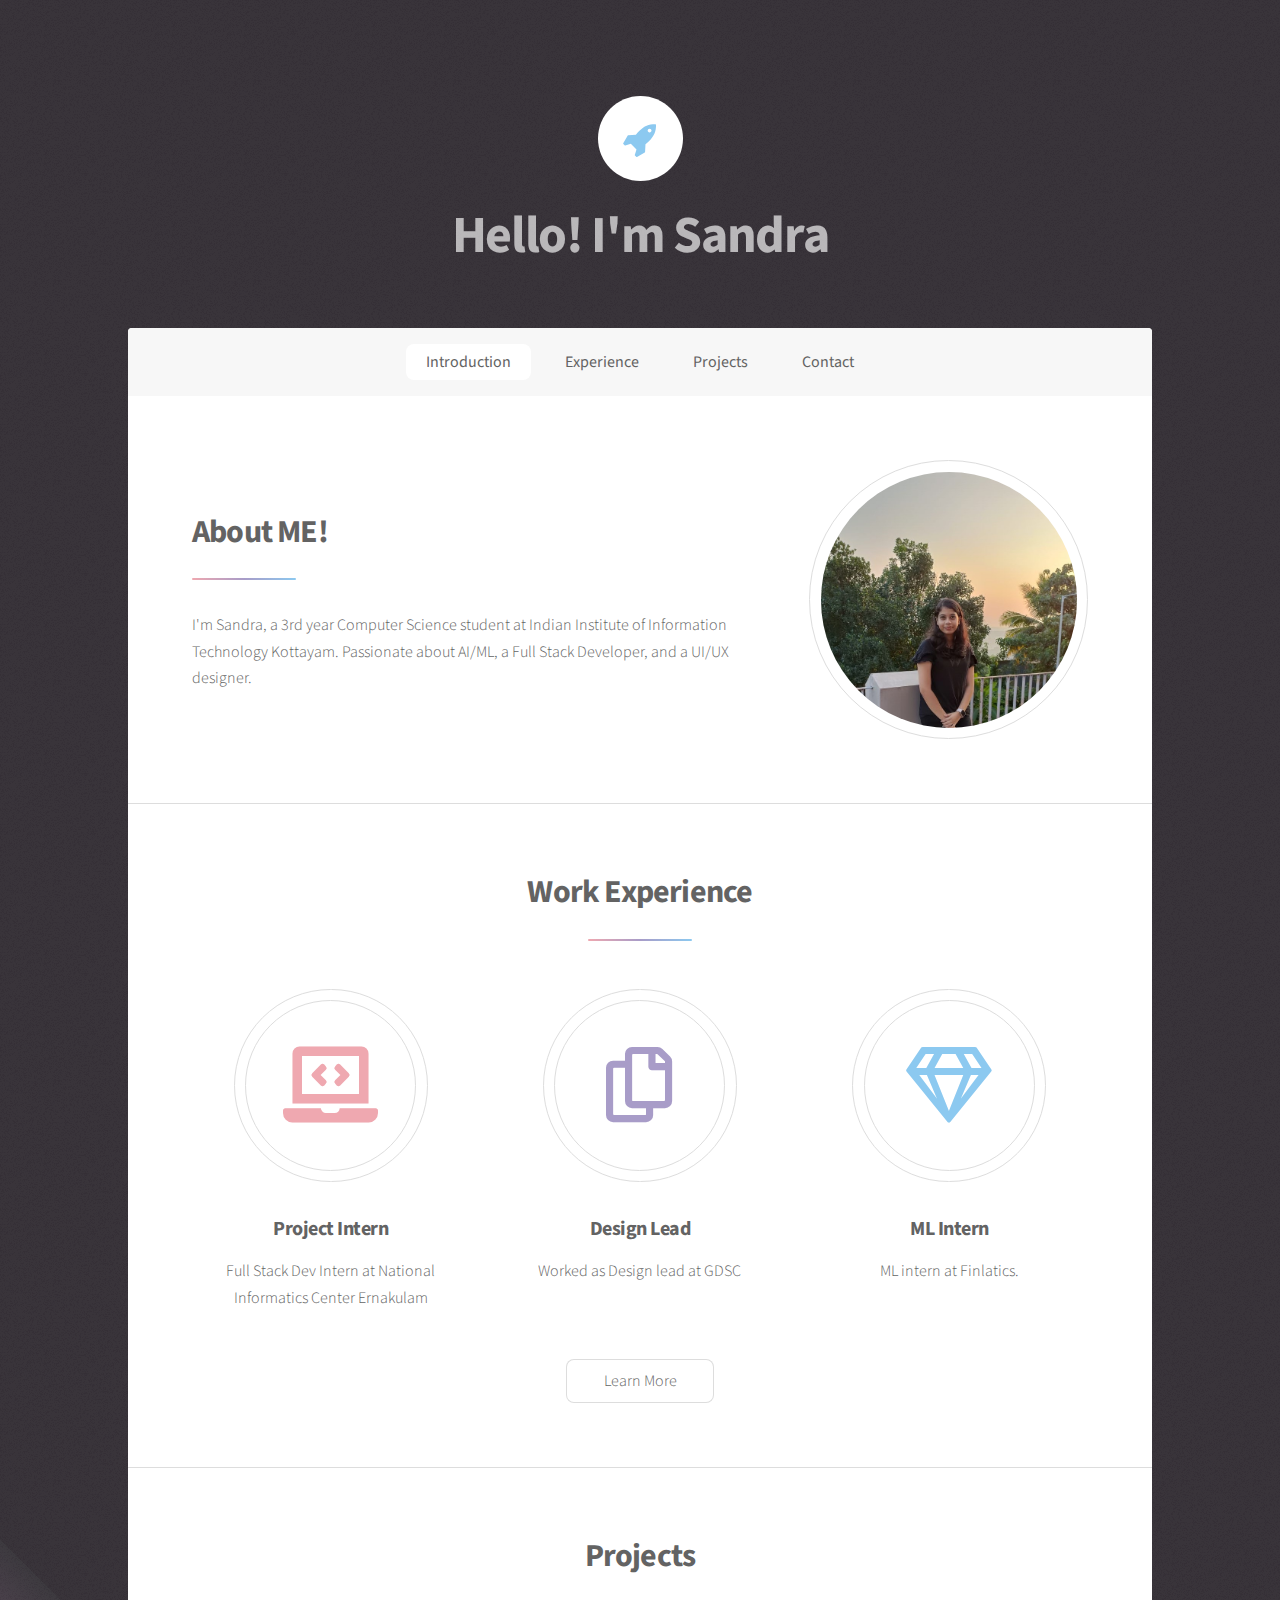
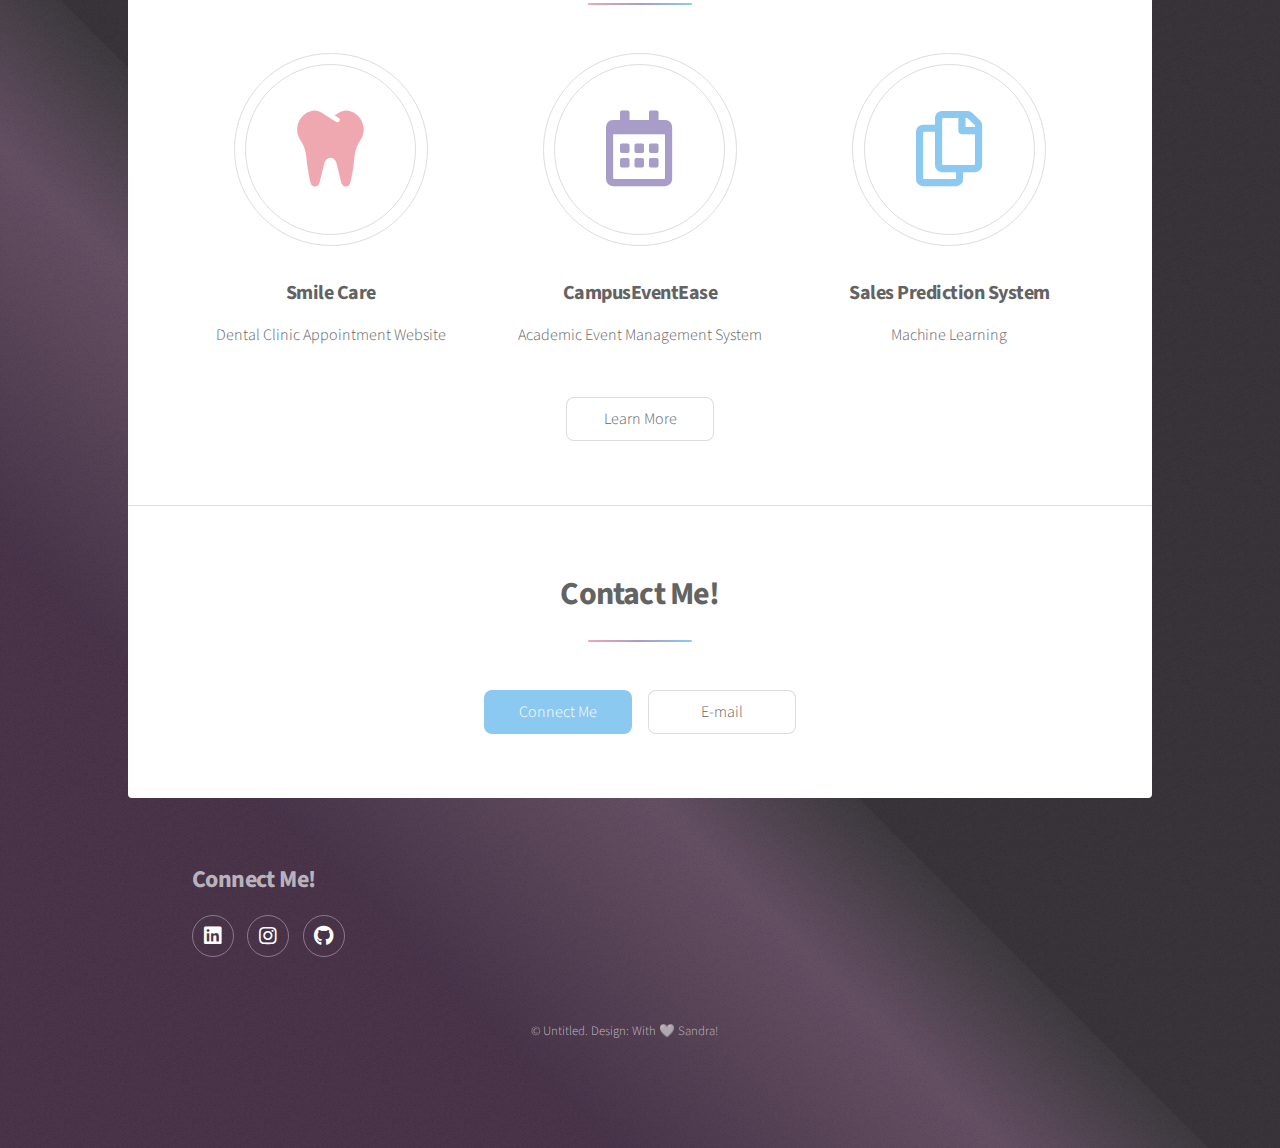
==== commit 923aa744: "Update index.html" ====
--- a/index.html
+++ b/index.html
@@ -1,157 +1,174 @@
 <!DOCTYPE HTML>
 <html>
-	<head>
-		<title>Personal Website</title>
-		<meta charset="utf-8" />
-		<meta name="viewport" content="width=device-width, initial-scale=1, user-scalable=no" />
-		<link rel="stylesheet" href="assets/css/main.css" />
-		<noscript><link rel="stylesheet" href="assets/css/noscript.css" /></noscript>
-	</head>
-	<body class="is-preload">
+<head>
+    <title>Personal Website</title>
+    <meta charset="utf-8" />
+    <meta name="viewport" content="width=device-width, initial-scale=1, user-scalable=no" />
+    <link rel="stylesheet" href="https://stackpath.bootstrapcdn.com/bootstrap/4.5.2/css/bootstrap.min.css" />
+    <link rel="stylesheet" href="https://cdnjs.cloudflare.com/ajax/libs/animate.css/4.1.1/animate.min.css"/>
+    <link rel="stylesheet" href="https://cdnjs.cloudflare.com/ajax/libs/font-awesome/5.15.3/css/all.min.css"/>
+    <link rel="stylesheet" href="assets/css/main.css" />
+    <noscript><link rel="stylesheet" href="assets/css/noscript.css" /></noscript>
+    <style>
+        .typing-effect {
+            font-size: 2.5rem;
+            font-weight: bold;
+            white-space: nowrap;
+            overflow: hidden;
+            border-right: 0.15em solid rgb(124, 201, 246),rgb(231, 144, 245);
+            animation: typing 3.5s steps(30, end), blink-caret 0.75s step-end infinite;
+            text-align: center;
+            margin: 0 auto;
+            color: rgb(209, 133, 230),rgb(130, 166, 232);
+        }
 
-		<!-- Wrapper -->
-			<div id="wrapper">
+        @keyframes typing {
+            from { width: 0; }
+            to { width: 100%; }
+        }
 
-				<!-- Header -->
-					<header id="header" class="alt">
-						<span class="logo"><img src="images/logo.svg" alt="" /></span>
-						<h1>Hello! I'm Sandra</h1>
-						
-					</header>
+        @keyframes blink-caret {
+            from, to { border-color: transparent; }
+            50% { border-color: rgb(197, 212, 121); }
+        }
 
-				<!-- Nav -->
-					<nav id="nav">
-						<ul>
-							<li><a href="#About" class="active">Introduction</a></li>
-							<li><a href="#Experience">Experience</a></li>
-							<li><a href="#Projects">Projects</a></li>
-							<li><a href="#Contact">Contact</a></li>
-						</ul>
-					</nav>
+        h1, h2, h3, h4 {
+            font-weight: bold;
+        }
 
-				<!-- Main -->
-					<div id="main">
+        .animate__fadeInDown {
+            animation-delay: 0.5s;
+        }
+    </style>
+</head>
+<body class="is-preload">
+    <!-- Wrapper -->
+    <div id="wrapper">
+        <!-- Header -->
+        <header id="header" class="alt">
+            <span class="logo"><img src="images/logo.svg" alt="" /></span>
+            <h1 class="typing-effect animate__animated animate__fadeInDown">Hello! I'm Sandra</h1>
+        </header>
 
-						<!-- Introduction -->
-							<section id="About" class="main">
-								<div class="spotlight">
-									<div class="content">
-										<header class="major">
-											<h2>About ME!</h2>
-										</header>
-										<p>I'm Sandra, 3rd year Computer Science student at Indian Institute of 
-											Information Technology Kottayam. Passionate about AI/ML, a Full Stack Developer, 
-											a UI/UX designer </p>
-										
-									</div>
-									<span class="image"><img src="images/pic01.jpg" alt="" /></span>
-								</div>
-							</section>
+        <!-- Nav -->
+        <nav id="nav">
+            <ul>
+                <li><a href="#About" class="active"><b>Introduction</b></a></li>
+                <li><a href="#Experience"><b>Experience</b></a></li>
+                <li><a href="#Projects"><b>Projects</b></a></li>
+                <li><a href="#Contact"><b>Contact</b></a></li>
+            </ul>
+        </nav>
 
-						<!-- First Section -->
-							<section id="Experience" class="main special">
-								<header class="major">
-									<h2>Work Experience</h2>
-								</header>
-								<ul class="features">
-									<li>
-										<span class="icon solid major style1 fa-code"></span>
+        <!-- Main -->
+        <div id="main">
+            <!-- Introduction -->
+            <section id="About" class="main">
+                <div class="spotlight">
+                    <div class="content">
+                        <header class="major">
+                            <h2>About ME!</h2>
+                        </header>
+                        <p>I'm Sandra, a 3rd year Computer Science student at Indian Institute of Information Technology Kottayam. Passionate about AI/ML, a Full Stack Developer, and a UI/UX designer.</p>
+                    </div>
+                    <span class="image"><img src="images/pic01.jpg" alt="" class="animate__animated animate__zoomIn"/></span>
+                </div>
+            </section>
 
-										<h3>Project Intern </h3>
-										<p>Full Stack Dev Intern at National Informatics Center Ernakulam</p>
-									</li>
-									<li>
-										<span class="icon major style3 fa-copy"></span>
-										<h3>Design Lead</h3>
-										<p>Worked as Design lead at GDSC</p>
-									</li>
-									<li>
-										<span class="icon major style5 fa-gem"></span>
-										<h3>ML Intern</h3>
-										<p>ML intern at Finlatics.</p>
-									</li>
-								</ul>
-								<footer class="major">
-									<ul class="actions special">
-										<li><a href="generic.html" class="button">Learn More</a></li>
-									</ul>
-								</footer>
-							</section>
+            <!-- Experience -->
+            <section id="Experience" class="main special">
+                <header class="major">
+                    <h2>Work Experience</h2>
+                </header>
+                <ul class="features">
+                    <li>
+                        <span class="icon solid major style1 fas fa-laptop-code"></span>
+                        <h3>Project Intern</h3>
+                        <p>Full Stack Dev Intern at National Informatics Center Ernakulam</p>
+                    </li>
+                    <li>
+                        <span class="icon major style3 fas fa-copy"></span>
+                        <h3>Design Lead</h3>
+                        <p>Worked as Design lead at GDSC</p>
+                    </li>
+                    <li>
+                        <span class="icon major style5 fas fa-gem"></span>
+                        <h3>ML Intern</h3>
+                        <p>ML intern at Finlatics.</p>
+                    </li>
+                </ul>
+                <footer class="major">
+                    <ul class="actions special">
+                        <li><a href="generic.html" class="button">Learn More</a></li>
+                    </ul>
+                </footer>
+            </section>
 
-						<!-- Second Section -->
-						<section id="Projects" class="main special">
-							<header class="major">
-								<h2>Projects</h2>
-							</header>
-							<ul class="features">
-								<li>
-									<span class="icon solid major style1 fa-code"></span>
+            <!-- Projects -->
+            <section id="Projects" class="main special">
+                <header class="major">
+                    <h2>Projects</h2>
+                </header>
+                <ul class="features">
+                    <li>
+                        <span class="icon solid major style1 fas fa-tooth"></span>
+                        <h3>Smile Care</h3>
+                        <p>Dental Clinic Appointment Website</p>
+                    </li>
+                    <li>
+                        <span class="icon major style3 fas fa-calendar-alt"></span>
+                        <h3>CampusEventEase</h3>
+                        <p>Academic Event Management System</p>
+                    </li>
+                    <li>
+                        <span class="icon major style5 fas fa-copy"></span>
+                        <h3>Sales Prediction System</h3>
+                        <p>Machine Learning</p>
+                    </li>
+                </ul>
+                <footer class="major">
+                    <ul class="actions special">
+                        <li><a href="proj.html" class="button">Learn More</a></li>
+                    </ul>
+                </footer>
+            </section>
 
-									<h3>Smile Care </h3>
-									<p>Dental Clinic Appointment Website</p>
-								</li>
-								<li>
-									<span class="icon major style3 fa-copy"></span>
-									<h3>CampusEventEase</h3>
-									<p>Academic Event Management System</p>
-								</li>
-								<li>
-									<span class="icon major style5 fa-gem"></span>
-									<h3>Sales Prediction System</h3>
-									<p>Machine Learning.</p>
-								</li>
-							</ul>
-							<footer class="major">
-								<ul class="actions special">
-									<li><a href="proj.html" class="button">Learn More</a></li>
-								</ul>
-							</footer>
-						</section>
+            <!-- Contact -->
+            <section id="Contact" class="main special">
+                <header class="major">
+                    <h2>Contact Me!</h2>
+                </header>
+                <footer class="major">
+                    <ul class="actions special">
+                        <li><a href="https://www.linkedin.com/in/sandra-sabu-02462924a/" class="button primary">Connect Me</a></li>
+                        <li><a href="mailto:sandrasabu.prl20@gmail.com" class="button">E-mail</a></li>
+                    </ul>
+                </footer>
+            </section>
+        </div>
 
-							
+        <!-- Footer -->
+        <footer id="footer">
+            <section>
+                <h2>Connect Me!</h2>
+                <ul class="icons">
+                    <li><a href="https://www.linkedin.com/in/sandra-sabu-02462924a/" class="icon brands fa-linkedin alt"><span class="label">LinkedIn</span></a></li>
+                    <li><a href="#" class="icon brands fa-instagram alt"><span class="label">Instagram</span></a></li>
+                    <li><a href="#" class="icon brands fa-github alt"><span class="label">GitHub</span></a></li>
+                </ul>
+            </section>
+            <p class="copyright">&copy; Untitled. Design: With 🤍 Sandra!</p>
+        </footer>
+    </div>
 
-						<!-- Get Started -->
-							<section id="Contact" class="main special">
-								<header class="major">
-									<h2>Contact Me!</h2>
-								
-								</header>
-								<footer class="major">
-									<ul class="actions special">
-										<li><a href="https://www.linkedin.com/in/sandra-sabu-02462924a/" class="button primary">Connect Me</a></li>
-										<li><a href="mailto:sandrasabu.prl20@gmail.com" class="button">E-mail</a></li>
-									</ul>
-								</footer>
-							</section>
-
-					</div>
-
-				<!-- Footer -->
-					<footer id="footer">
-						
-						<section>
-							<h2>Connect Me!</h2>
-							
-							<ul class="icons">
-								<li><a href="https://www.linkedin.com/in/sandra-sabu-02462924a/" class="icon brands fa-linkedin alt"><span class="label">Linkedin</span></a></li>
-								<li><a href="#" class="icon brands fa-instagram alt"><span class="label">Instagram</span></a></li>
-								<li><a href="#" class="icon brands fa-github alt"><span class="label">GitHub</span></a></li>
-								
-							</ul>
-						</section>
-						<p class="copyright">&copy; Untitled. Design:With 🤍 Sandra !</a>.</p>
-					</footer>
-
-			</div>
-
-		<!-- Scripts -->
-			<script src="assets/js/jquery.min.js"></script>
-			<script src="assets/js/jquery.scrollex.min.js"></script>
-			<script src="assets/js/jquery.scrolly.min.js"></script>
-			<script src="assets/js/browser.min.js"></script>
-			<script src="assets/js/breakpoints.min.js"></script>
-			<script src="assets/js/util.js"></script>
-			<script src="assets/js/main.js"></script>
-
-	</body>
-</html>+    <!-- Scripts -->
+    <script src="https://code.jquery.com/jquery-3.5.1.min.js"></script>
+    <script src="https://stackpath.bootstrapcdn.com/bootstrap/4.5.2/js/bootstrap.bundle.min.js"></script>
+    <script src="assets/js/jquery.scrollex.min.js"></script>
+    <script src="assets/js/jquery.scrolly.min.js"></script>
+    <script src="assets/js/browser.min.js"></script>
+    <script src="assets/js/breakpoints.min.js"></script>
+    <script src="assets/js/util.js"></script>
+    <script src="assets/js/main.js"></script>
+</body>
+</html>
